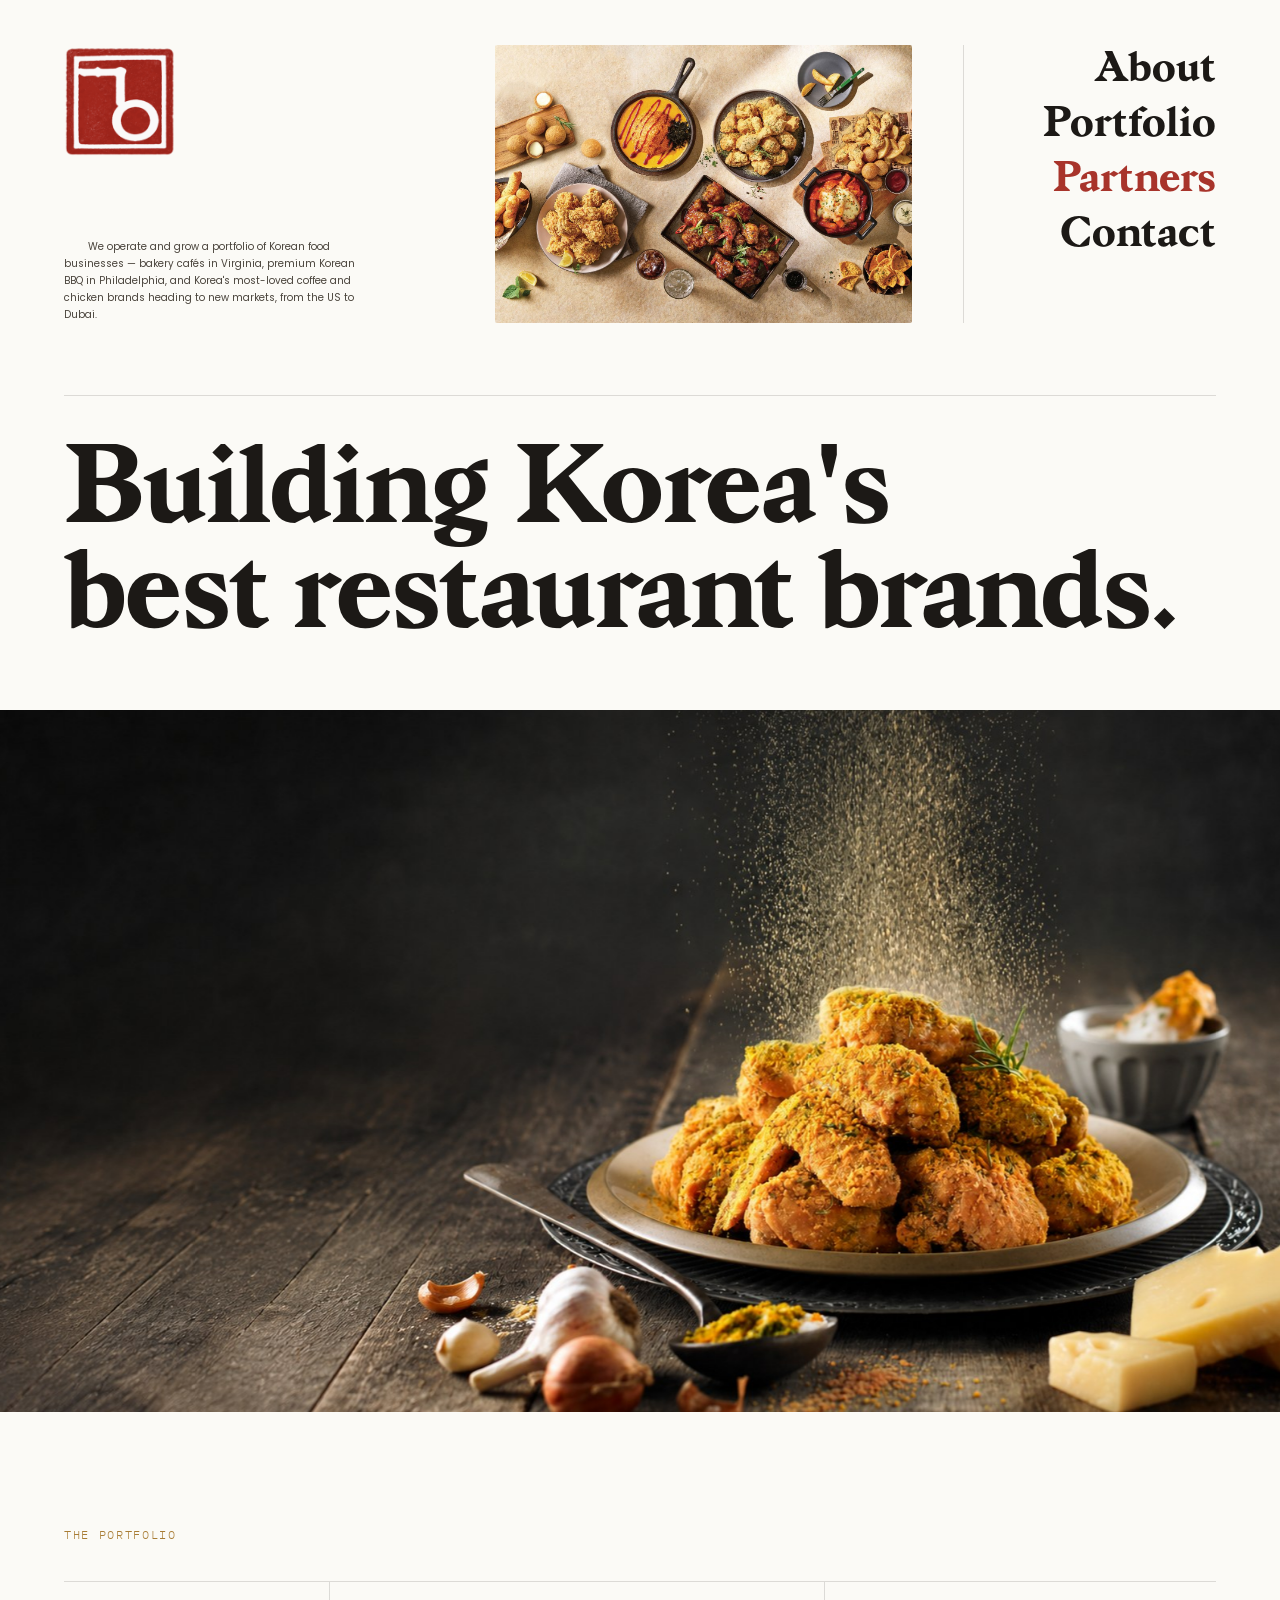
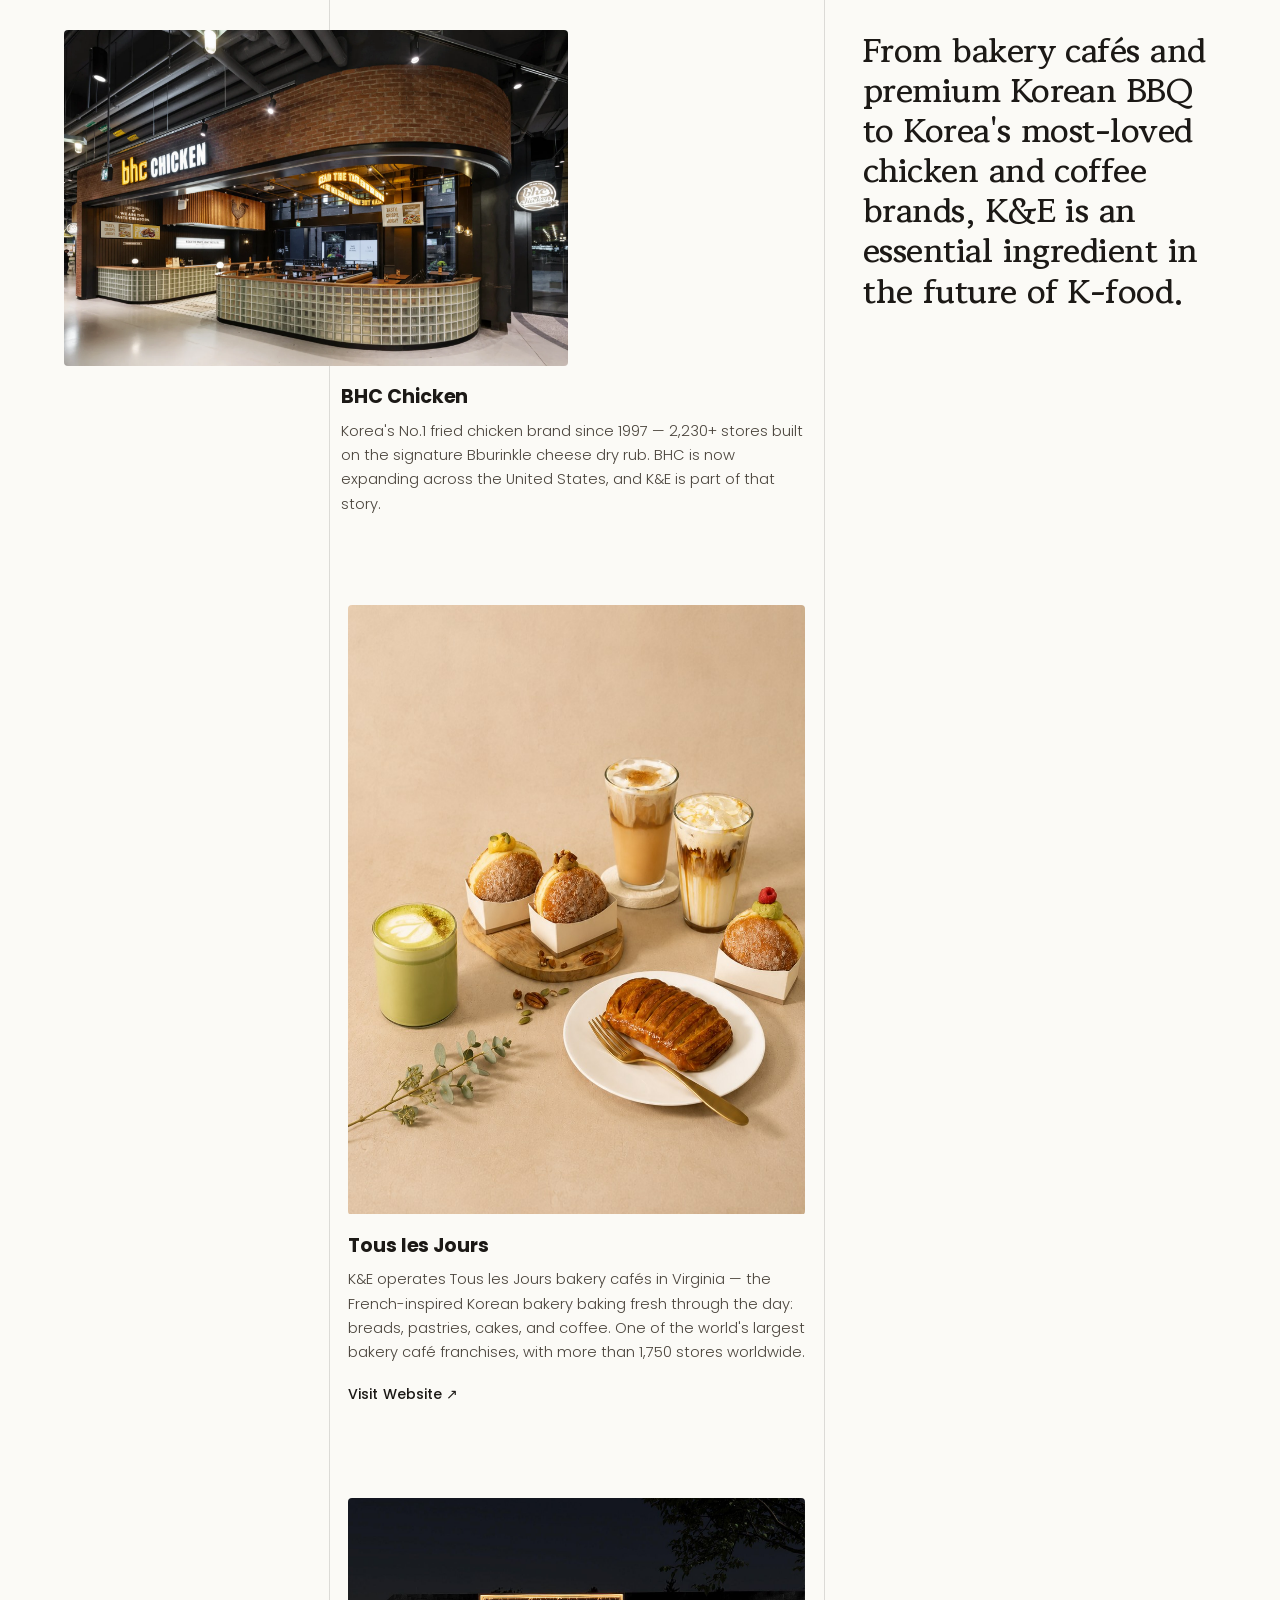
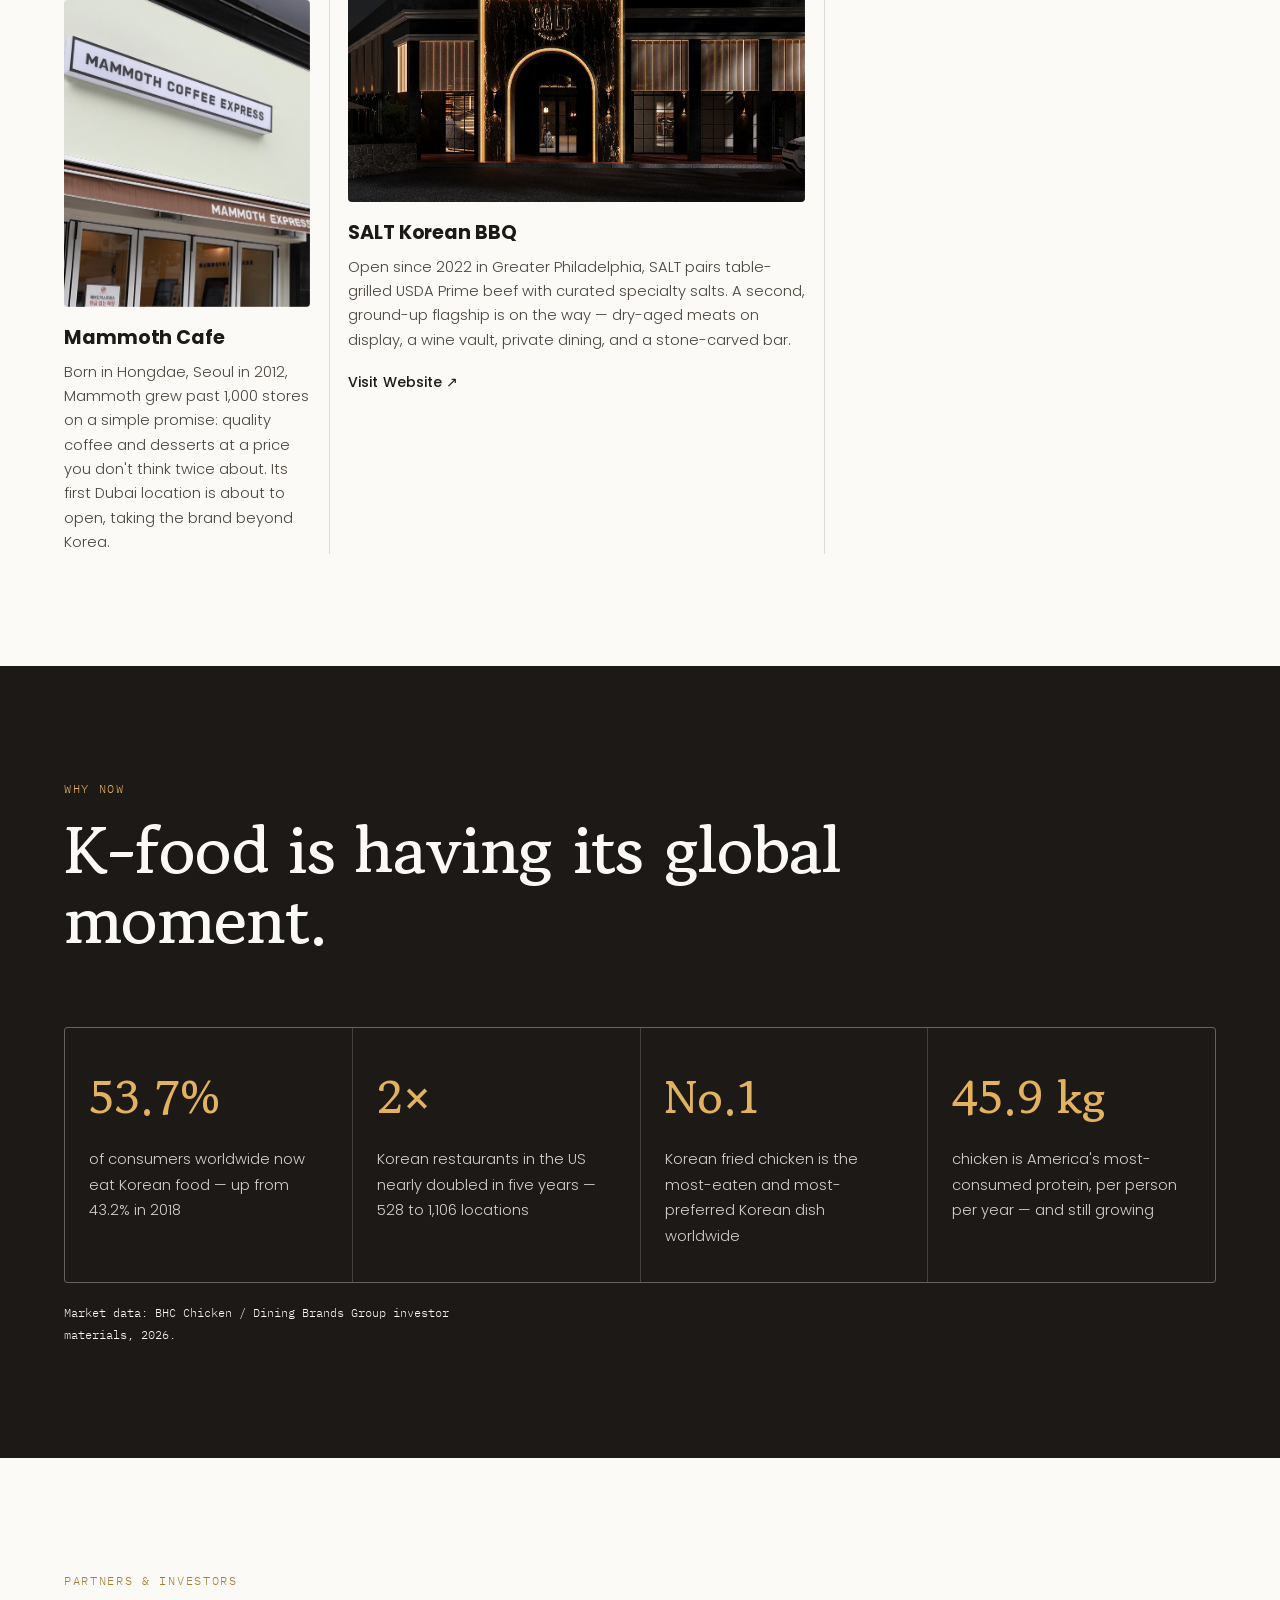
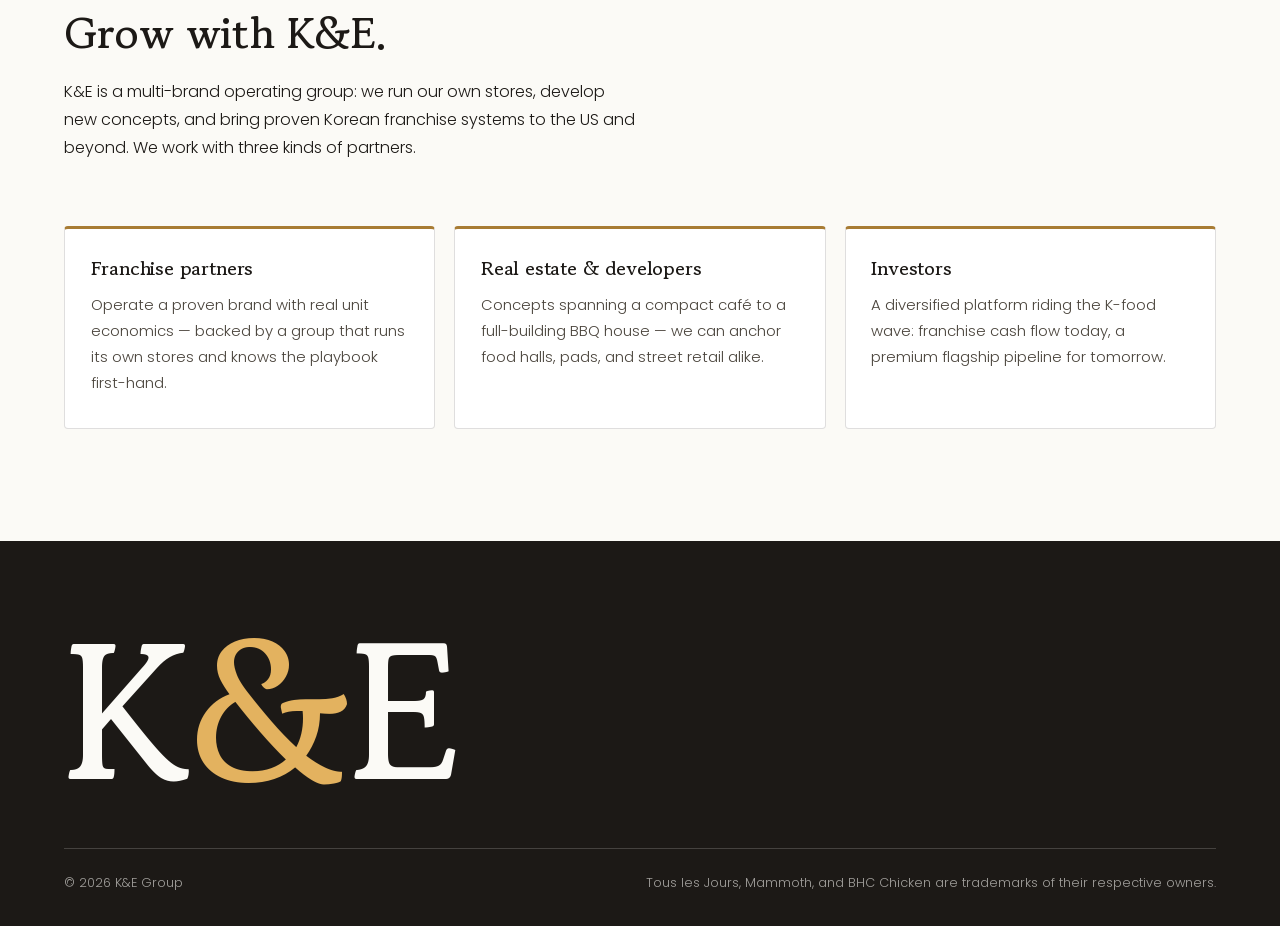
==== index.html @ c27f19bc "Add a hero slideshow, set the intro to 10px, break the statement in two - Cross-fade the hero photo " ====
<!DOCTYPE html>
<html lang="en">
<head>
<meta charset="UTF-8">
<meta name="viewport" content="width=device-width, initial-scale=1.0">
<title>K&amp;E — Korean Food Group, USA</title>
<meta name="description" content="K&E is a restaurant group bringing K-food to the world — a growing portfolio including Tous les Jours, Mammoth Cafe, BHC Chicken, and SALT Korean BBQ.">
<link rel="preconnect" href="https://fonts.googleapis.com">
<link rel="preconnect" href="https://fonts.gstatic.com" crossorigin>
<link href="https://fonts.googleapis.com/css2?family=Gowun+Batang:wght@400;700&family=Poppins:wght@300;400;500;600&family=IBM+Plex+Mono:wght@400;500&display=swap" rel="stylesheet">
<link href="https://api.fontshare.com/v2/css?f[]=satoshi@400,500,700&display=swap" rel="stylesheet">
<link rel="stylesheet" href="styles.css">
</head>
<body>

<main id="top">

  <!-- ============ HERO ============ -->
  <section class="hero">
    <div class="hero__top">
      <div class="hero__col hero__col--intro">
        <a class="hero__mark" href="#top" aria-label="K&amp;E home"><img src="assets/logo.png" alt=""></a>
        <p class="hero__kicker">We operate and grow a portfolio of Korean food businesses — bakery cafés in Virginia, premium Korean BBQ in Philadelphia, and Korea's most-loved coffee and chicken brands heading to new markets, from the US to Dubai.</p>
      </div>
      <!-- Cross-fading slideshow, one frame per business. The first frame
           carries the alt text; the rest are decorative duplicates of the
           same idea, so they stay out of the accessibility tree. -->
      <figure class="hero__image" id="heroSlides">
        <img class="is-active" src="assets/bhc-food.jpg" alt="A spread of Korean fried chicken dishes and sides">
        <img src="assets/tlj-pastries.jpg" alt="" aria-hidden="true" loading="lazy">
        <img src="assets/hero-salt.jpg" alt="" aria-hidden="true" loading="lazy">
        <img src="assets/mammoth-store.jpg" alt="" aria-hidden="true" loading="lazy">
      </figure>
      <nav class="hero__nav" id="navLinks" aria-label="Main">
        <a href="about.html"><span class="hero__navlink-inner"><span class="hero__navlink-text">About</span><span class="hero__navlink-text">Story</span></span></a>
        <a href="#brands"><span class="hero__navlink-inner"><span class="hero__navlink-text">Portfolio</span><span class="hero__navlink-text">Investment</span></span></a>
        <a href="#partners"><span class="hero__navlink-inner"><span class="hero__navlink-text">Partners</span><span class="hero__navlink-text">Strategic</span></span></a>
        <a href="contact.html"><span class="hero__navlink-inner"><span class="hero__navlink-text">Contact</span><span class="hero__navlink-text">Chat</span></span></a>
      </nav>
    </div>
    <p class="hero__statement" data-reveal>Building Korea's<br>best restaurant brands.</p>
  </section>

  <!-- ============ SCROLL ZOOM FEATURE ============ -->
  <section class="zoomfx" id="zoomfx">
    <figure class="zoomfx__frame">
      <img src="assets/bg1.jpg" alt="A platter of BHC Bburinkle fried chicken on a dark rustic table, cheese seasoning falling over it, with garlic and aged cheese alongside">
    </figure>
  </section>

  <!-- ============ PORTFOLIO ============ -->
  <section class="brands" id="brands">
    <div class="section-head brands__head reveal">
      <p class="eyebrow">The portfolio</p>
    </div>

    <div class="brands__stage">

      <!-- bhc Chicken — lead: wide photo across the two left columns -->
      <article class="brand brand--bhc brand--lead reveal" id="bhc">
        <figure class="brand__media">
          <img src="assets/bhc_location.webp" alt="A BHC Chicken storefront: a brick-fronted counter with glass-block detailing and dining area, under illuminated bhc CHICKEN signage" loading="lazy">
        </figure>
        <div class="brand__body">
          <h3>BHC Chicken</h3>
          <p>Korea's No.1 fried chicken brand since 1997 — 2,230+ stores built on the signature Bburinkle cheese dry rub. BHC is now expanding across the United States, and K&amp;E is part of that story.</p>
        </div>
      </article>

      <!-- Tous les Jours — centre column -->
      <article class="brand brand--tlj reveal" id="tlj">
        <figure class="brand__media">
          <img src="assets/tlj-pastries.jpg" alt="A Tous les Jours spread on a warm beige backdrop: a matcha latte, two iced coffees, cream-filled buns, and a glazed pastry on a white plate" loading="lazy">
        </figure>
        <div class="brand__body">
          <h3>Tous les Jours</h3>
          <p>K&amp;E operates Tous les Jours bakery cafés in Virginia — the French-inspired Korean bakery baking fresh through the day: breads, pastries, cakes, and coffee. One of the world's largest bakery café franchises, with more than 1,750 stores worldwide.</p>
          <a class="brand__link" href="https://tljus.com/" target="_blank" rel="noopener">Visit Website ↗</a>
        </div>
      </article>

      <!-- SALT — centre column -->
      <article class="brand brand--salt reveal" id="salt">
        <figure class="brand__media">
          <img src="assets/hero-salt.jpg" alt="Night rendering of the second SALT Korean BBQ: a dark stone facade with a glowing brass arch entrance" loading="lazy">
        </figure>
        <div class="brand__body">
          <h3>SALT Korean BBQ</h3>
          <p>Open since 2022 in Greater Philadelphia, SALT pairs table-grilled USDA Prime beef with curated specialty salts. A second, ground-up flagship is on the way — dry-aged meats on display, a wine vault, private dining, and a stone-carved bar.</p>
          <a class="brand__link" href="https://saltkoreanbbq.com/" target="_blank" rel="noopener">Visit Website ↗</a>
        </div>
      </article>

      <!-- Mammoth Cafe — left column, closing photo -->
      <article class="brand brand--mmth reveal" id="mammoth">
        <figure class="brand__media">
          <img src="assets/mammoth-store.jpg" alt="A Mammoth Coffee Express storefront with its signature cream signage" loading="lazy">
        </figure>
        <div class="brand__body">
          <h3>Mammoth Cafe</h3>
          <p>Born in Hongdae, Seoul in 2012, Mammoth grew past 1,000 stores on a simple promise: quality coffee and desserts at a price you don't think twice about. Its first Dubai location is about to open, taking the brand beyond Korea.</p>
        </div>
      </article>

      <!-- Sticky statement — holds the right column through the scroll -->
      <aside class="brands__pin">
        <h2 class="brands__statement" id="brandsStatement">From bakery cafés and premium Korean BBQ to Korea's most-loved chicken and coffee brands, K&amp;E is an essential ingredient in the future of K-food.</h2>
      </aside>

    </div>
  </section>

  <!-- ============ MOMENTUM ============ -->
  <section class="momentum" id="momentum">
    <div class="section-head reveal">
      <p class="eyebrow eyebrow--light">Why now</p>
      <h2>K-food is having its global moment.</h2>
    </div>
    <div class="momentum__grid reveal">
      <div class="stat">
        <span class="stat__num">53.7%</span>
        <p>of consumers worldwide now eat Korean food — up from 43.2% in 2018</p>
      </div>
      <div class="stat">
        <span class="stat__num">2×</span>
        <p>Korean restaurants in the US nearly doubled in five years — 528 to 1,106 locations</p>
      </div>
      <div class="stat">
        <span class="stat__num">No.1</span>
        <p>Korean fried chicken is the most-eaten and most-preferred Korean dish worldwide</p>
      </div>
      <div class="stat">
        <span class="stat__num">45.9 kg</span>
        <p>chicken is America's most-consumed protein, per person per year — and still growing</p>
      </div>
    </div>
    <p class="momentum__source reveal">Market data: BHC Chicken / Dining Brands Group investor materials, 2026.</p>
  </section>

  <!-- ============ PARTNERS & INVESTORS ============ -->
  <section class="partners" id="partners">
    <div class="partners__intro reveal">
      <p class="eyebrow">Partners &amp; investors</p>
      <h2>Grow with K&amp;E.</h2>
      <p>K&amp;E is a multi-brand operating group: we run our own stores, develop new concepts, and bring proven Korean franchise systems to the US and beyond. We work with three kinds of partners.</p>
    </div>
    <div class="partners__grid">
      <div class="pcard reveal">
        <h3>Franchise partners</h3>
        <p>Operate a proven brand with real unit economics — backed by a group that runs its own stores and knows the playbook first-hand.</p>
      </div>
      <div class="pcard reveal">
        <h3>Real estate &amp; developers</h3>
        <p>Concepts spanning a compact café to a full-building BBQ house — we can anchor food halls, pads, and street retail alike.</p>
      </div>
      <div class="pcard reveal">
        <h3>Investors</h3>
        <p>A diversified platform riding the K-food wave: franchise cash flow today, a premium flagship pipeline for tomorrow.</p>
      </div>
    </div>
  </section>

</main>

<footer class="footer">
  <div class="footer__wordmark" aria-hidden="true">K<span class="amp">&amp;</span>E</div>
  <div class="footer__meta">
    <p>© 2026 K&amp;E Group</p>
    <p>Tous les Jours, Mammoth, and BHC Chicken are trademarks of their respective owners.</p>
  </div>
</footer>

<!-- ============ COMPACT NAV (appears once scrolled past the hero) ============ -->
<div class="nav-mini" id="navMini">
  <a class="nav-mini__mark" href="#top" aria-label="K&amp;E home"><img src="assets/logo.png" alt=""></a>
  <button class="nav-mini__burger" id="navMiniBurger" aria-label="Open menu" aria-expanded="false" aria-controls="navOverlay">
    <span></span><span></span>
  </button>
</div>

<!-- ============ FULL-SCREEN NAV OVERLAY ============ -->
<div class="nav-overlay" id="navOverlay">
  <div class="nav-overlay__top">
    <a class="nav-overlay__mark" href="#top" aria-label="K&amp;E home"><img src="assets/logo.png" alt=""></a>
    <button class="nav-overlay__close" id="navOverlayClose" aria-label="Close menu">
      <svg viewBox="0 0 24 24" fill="none" stroke="currentColor" stroke-width="2" stroke-linecap="round"><path d="M5 5l14 14M19 5L5 19"/></svg>
    </button>
  </div>
  <nav class="nav-overlay__links" aria-label="Full site navigation">
    <a href="#top">Home</a>
    <a href="about.html">About</a>
    <a href="#brands">Portfolio</a>
    <a href="#partners">Partners</a>
    <a href="contact.html">Contact</a>
  </nav>
  <a class="nav-overlay__email" href="mailto:sales@kimeun.com">sales@kimeun.com</a>
</div>

<script src="script.js"></script>
</body>
</html>
---- styles.css ----
@font-face {
  font-family: "HK Kontrast";
  src: url("assets/fonts/HKKontrast-Bold.otf") format("opentype");
  font-weight: 700;
  font-style: normal;
  font-display: swap;
}

/* ============ K&E — tokens ============ */
:root {
  --paper: #FBFAF6;
  --paper-deep: #F2EFE8;
  --ink: #1C1916;
  --ink-soft: #4A443C;
  --hairline: rgba(28, 25, 22, 0.14);
  --brass: #A87C34;
  --brass-bright: #E3B25F;
  --seal: #A8342B;
  --tlj: #2E6B4F;
  --mmth: #5F7A1E;
  --salt: #B98C44;

  --font-display: "Gowun Batang", Georgia, serif;
  --font-body: "Poppins", "Segoe UI", sans-serif;
  --font-mono: "IBM Plex Mono", Consolas, monospace;

  --measure: 36em;
  --pad-x: clamp(1.25rem, 5vw, 4.5rem);
  --maxw: 1600px;
  /* Caps the content column on wide displays while section backgrounds stay
     full-bleed. The percentage resolves against the section's own width, so
     this is scrollbar-safe in a way 100vw is not. Below --maxw it collapses
     to --pad-x and nothing changes. */
  --gutter: max(var(--pad-x), (100% - var(--maxw)) / 2);
}

* { box-sizing: border-box; margin: 0; padding: 0; }

html { scroll-behavior: smooth; }

body {
  font-family: var(--font-body);
  font-weight: 300;
  font-size: 1rem;
  line-height: 1.75;
  color: var(--ink);
  background: var(--paper);
  -webkit-font-smoothing: antialiased;
}

img { max-width: 100%; display: block; }

h1, h2, h3 {
  font-family: var(--font-display);
  font-weight: 700;
  line-height: 1.2;
  letter-spacing: -0.01em;
}

h2 { font-size: clamp(1.8rem, 3.6vw, 2.7rem); max-width: 18em; }
h3 { font-size: clamp(1.4rem, 2.4vw, 1.9rem); }

p { max-width: var(--measure); }

a { color: inherit; }

:focus-visible {
  outline: 2px solid var(--brass);
  outline-offset: 3px;
}

.eyebrow {
  font-family: var(--font-mono);
  font-size: 0.75rem;
  letter-spacing: 0.14em;
  text-transform: uppercase;
  color: var(--brass);
  margin-bottom: 1rem;
  display: flex;
  align-items: center;
  gap: 0.6rem;
  flex-wrap: wrap;
}
.eyebrow--light { color: var(--brass-bright); }

.badge {
  background: var(--brass);
  color: #fff;
  padding: 0.15rem 0.5rem;
  border-radius: 3px;
  letter-spacing: 0.1em;
}

.btn {
  display: inline-block;
  font-family: var(--font-body);
  font-weight: 500;
  font-size: 0.95rem;
  letter-spacing: 0.01em;
  text-decoration: none;
  padding: 0.85rem 1.7rem;
  border-radius: 3px;
  border: 1px solid transparent;
  cursor: pointer;
  transition: transform 0.15s ease, background-color 0.15s ease, color 0.15s ease;
}
.btn:active { transform: scale(0.98); }
.btn--brass { background: var(--brass); color: #fff; }
.btn--brass:hover { background: #8f691f; }
.btn--outline { border-color: rgba(28, 25, 22, 0.45); color: var(--ink); }
.btn--outline:hover { background: rgba(28, 25, 22, 0.05); }

.amp { color: var(--brass); }

/* ============ Hero (bold editorial statement) ============ */
.hero {
  padding: clamp(2rem, 5vh, 3.5rem) var(--gutter) 0;
  background: var(--paper);
  overflow: hidden;
}
.hero__top {
  display: grid;
  grid-template-columns: 1fr 1.1fr 0.55fr;
  gap: clamp(1.5rem, 4vw, 3.5rem);
  align-items: stretch;
  padding-bottom: clamp(2.5rem, 6vw, 4.5rem);
  border-bottom: 1px solid var(--hairline);
}
.hero__col--intro {
  display: flex;
  flex-direction: column;
  justify-content: space-between;
}
/* The seal marks carry the K&E logo artwork — a stamped seal on a
   transparent ground. `contain` rather than `cover` so the stamp's rough
   outer edge is never cropped, and no radius/clip for the same reason. */
.hero__mark {
  display: block;
  width: 112px;
  height: 112px;
  text-decoration: none;
}
.hero__mark img,
.nav-mini__mark img,
.nav-overlay__mark img {
  width: 100%;
  height: 100%;
  object-fit: contain;
  display: block;
}
/* The intro column is flex/space-between, so this paragraph's bottom sits on
   the row's bottom edge — level with the photo beside it. That only holds
   while the column stays shorter than the photo. At a fixed 21px the text
   kept its size as the column narrowed, wrapping onto more lines until the
   paragraph outgrew the photo and hung ~100px below it. Scaling the type
   with the viewport holds the line count roughly constant, so the two
   bottoms stay level across the three-column range. */
.hero__kicker {
  font-family: "Satoshi", var(--font-body), sans-serif;
  font-weight: 400;
  font-size: 10px;
  line-height: 1.7;
  color: var(--ink-soft);
  max-width: 30em;
  text-indent: 2.4em;
}
/* Slideshow frames stack on top of each other, so the figure itself has to
   carry the size: absolutely positioned children contribute no height. 3:2
   sets its natural height, which is usually what makes the row tall; when
   something else is taller — the nav column often is by a few pixels — the
   stretch wins over the ratio and the photo still reaches the bottom edge
   the paragraph beside it sits on. */
.hero__image {
  position: relative;
  aspect-ratio: 3 / 2;
  overflow: hidden;
  border-radius: 2px;
}
.hero__image img {
  position: absolute;
  inset: 0;
  width: 100%;
  height: 100%;
  object-fit: cover;
  opacity: 0;
  transition: opacity 1s ease;
}
.hero__image img.is-active { opacity: 1; }

/* Vertical nav, right-aligned, inside the hero grid */
.hero__nav {
  display: flex;
  flex-direction: column;
  align-items: flex-end;
  gap: 0.1em;
  height: 100%;
  border-left: 1px solid var(--hairline);
  padding-left: clamp(1.25rem, 2.5vw, 2rem);
}
.hero__nav a {
  display: block;
  overflow: hidden;
  height: 1.35em;
  font-family: "HK Kontrast", var(--font-display);
  font-weight: 700;
  /* Fluid, not a fixed 49px: four links at a fixed size keep their height as
     the viewport narrows, and this column then out-grows the photo beside it
     and drags it away from its 3:2 crop. */
  font-size: clamp(1.9rem, 3.1vw, 49px);
  line-height: 1.35;
  color: var(--ink);
  text-decoration: none;
  transition: color 0.18s ease;
}
.hero__nav a:hover,
.hero__nav a:focus-visible,
.hero__nav a.active { color: var(--seal); }

.hero__navlink-inner {
  display: flex;
  flex-direction: column;
  transition: transform 0.4s cubic-bezier(0.65, 0, 0.35, 1);
}
.hero__nav a:hover .hero__navlink-inner,
.hero__nav a:focus-visible .hero__navlink-inner {
  transform: translateY(-50%);
}
.hero__navlink-text {
  display: block;
  height: 1.35em;
  text-align: right;
  white-space: nowrap;
}

/* The big statement — the site's signature move: a huge, tight, black
   serif line with one emphasized phrase set in italic/brass. */
.hero__statement {
  font-family: "HK Kontrast", var(--font-display);
  font-weight: 700;
  /* Sized so "best restaurant brands." holds one line: it needs ~10.7x the
     font size in width, and the content column is capped at --maxw, so the
     ceiling has to stop climbing too or the line would outgrow the column
     on wide displays. */
  font-size: clamp(3.2rem, 8.2vw, 9rem);
  line-height: 1;
  letter-spacing: -0.015em;
  max-width: 24em;
  margin: clamp(1.6rem, 4vw, 3rem) 0 clamp(2rem, 5vw, 3.5rem);
}
.hero__statement em {
  font-style: italic;
  color: var(--brass);
}

/* ============ Scroll zoom feature ============ */
.zoomfx__frame {
  --zp: 0;
  position: relative;
  width: 100%;
  height: clamp(24rem, 78vh, 46rem);
  overflow: hidden;
}
.zoomfx__frame img {
  width: 100%;
  height: 100%;
  object-fit: cover;
  /* The plate sits right of centre in the source, so on narrow viewports —
     where cover crops hard horizontally — hold the focal point to the right
     rather than centring on the empty table. */
  object-position: 78% center;
  transform: scale(calc(1 + 0.14 * var(--zp)));
  will-change: transform;
}
/* ============ Portfolio ============ */
.brands { padding: clamp(4rem, 9vw, 7rem) var(--gutter); }

.section-head { margin-bottom: clamp(3rem, 6vw, 4.5rem); }

.brands__head { margin-bottom: clamp(1.5rem, 3vw, 2.25rem); }

/* Editorial stage: two staggered photo columns on the left, and a third
   column on the right that holds a statement pinned through the scroll.
   Thin vertical rules divide the three columns — drawn as background
   gradients so they run the full height of the section rather than
   stopping at each card. Reading order: bhc → Tous les Jours → SALT →
   Mammoth, with bhc leading wide across both left columns and Mammoth
   closing the left column at the bottom. */
.brands__stage {
  display: grid;
  grid-template-columns: 23% 43% 34%;
  row-gap: clamp(3rem, 7vw, 6.5rem);
  padding-top: clamp(2rem, 4vw, 3rem);
  border-top: 1px solid var(--hairline);
  background-image:
    linear-gradient(var(--hairline), var(--hairline)),
    linear-gradient(var(--hairline), var(--hairline));
  background-size: 1px 100%, 1px 100%;
  background-position: 23% 0, 66% 0;
  background-repeat: no-repeat;
}

.brand {
  display: flex;
  flex-direction: column;
  min-width: 0;
}

/* Column assignments — explicit so the stagger is art-directed, not
   left to auto-flow. */
#bhc     { grid-column: 1 / 3; grid-row: 1; padding-right: var(--col-pad); }
#tlj     { grid-column: 2;     grid-row: 2; padding: 0 var(--col-pad); }
#salt    { grid-column: 2;     grid-row: 3; padding: 0 var(--col-pad); }
#mammoth { grid-column: 1;     grid-row: 3; padding-right: var(--col-pad); margin-top: clamp(2.5rem, 8vw, 7rem); }

.brands__stage { --col-pad: clamp(0.9rem, 1.5vw, 1.6rem); }

/* bhc leads with a wide photo that crosses the first rule, its caption
   dropping into the centre column beneath. */
.brand--lead {
  display: grid;
  grid-template-columns: 23fr 43fr;
}
.brand--lead .brand__media {
  grid-column: 1 / -1;
  width: 68%;
  aspect-ratio: 3 / 2;
}
.brand--lead .brand__body {
  grid-column: 2;
  padding-left: var(--col-pad);
}

/* Mammoth reads as a tall closing plate. */
.brand--mmth .brand__media { aspect-ratio: 4 / 5; }

/* The Tous les Jours photograph is a tall 1:2 portrait whose product sits in
   the lower half, over an empty backdrop. A landscape slot would throw away
   63% of it and centre on the blank space, so the slot itself goes portrait
   and the crop is anchored to the bottom. */
.brand--tlj  .brand__media { aspect-ratio: 3 / 4; }
.brand--tlj  .brand__media img { object-position: center bottom; }

/* The pinned statement holds the right column for the whole section. */
/* Rows are named explicitly: `1 / -1` would collapse to row 1 here, since
   an undeclared grid-template-rows leaves every row implicit. */
.brands__pin {
  grid-column: 3;
  grid-row: 1 / 4;
  padding-left: clamp(1.4rem, 3vw, 3rem);
}
.brands__statement {
  position: sticky;
  top: clamp(6rem, 34vh, 20rem);
  max-width: 14em;
  font-size: clamp(1.5rem, 2.7vw, 2.75rem);
  line-height: 1.16;
  letter-spacing: -0.015em;
  transition: opacity 0.25s linear;
}

.brand__media {
  --zp: 0;
  border-radius: 4px;
  aspect-ratio: 3 / 2;
  overflow: hidden;
  margin-bottom: 1.2rem;
}
.brand__media img {
  width: 100%;
  height: 100%;
  object-fit: cover;
  transform: scale(calc(1 + 0.14 * var(--zp)));
  will-change: transform;
}
.brand--mmth .brand__media img { object-position: center 30%; }

.brand__body h3 {
  font-family: "Satoshi", var(--font-body), sans-serif;
  font-weight: 700;
  font-size: 1.2rem;
  letter-spacing: -0.005em;
  color: var(--ink);
  margin-bottom: 0.65rem;
}
.brand__body p {
  color: var(--ink-soft);
  font-size: 0.92rem;
  line-height: 1.65;
}

.brand__link {
  display: inline-flex;
  align-items: center;
  gap: 0.3rem;
  margin-top: 1.1rem;
  font-family: var(--font-body);
  font-weight: 500;
  font-size: 0.88rem;
  letter-spacing: 0.005em;
  color: var(--ink);
  text-decoration: none;
  border-bottom: 1px solid transparent;
  transition: border-color 0.15s ease, color 0.15s ease;
}
.brand__link:hover {
  color: var(--brass);
  border-color: currentColor;
}

/* Below the three-column threshold the statement unpins and leads the
   section, and the photos fall into two plain columns. */
@media (max-width: 1040px) {
  .brands__stage {
    grid-template-columns: 1fr 1fr;
    background-position: 50% 0;
    background-size: 1px 100%, 0 0;
  }
  #bhc     { grid-column: 1 / -1; grid-row: 2; padding-right: 0; }
  #tlj     { grid-column: 1;      grid-row: 3; padding: 0 var(--col-pad) 0 0; }
  #salt    { grid-column: 2;      grid-row: 3; padding: 0 0 0 var(--col-pad); }
  #mammoth { grid-column: 1;      grid-row: 4; padding-right: var(--col-pad); margin-top: 0; }
  .brand--lead { grid-template-columns: 1fr 1fr; }
  .brand--lead .brand__media { width: 100%; }
  .brands__pin {
    grid-column: 1 / -1;
    grid-row: 1;
    padding-left: 0;
    padding-bottom: clamp(1rem, 3vw, 2rem);
  }
  .brands__statement { position: static; max-width: 20em; }
}

@media (max-width: 640px) {
  .brands__stage {
    grid-template-columns: 1fr;
    background-image: none;
    row-gap: 0;
  }
  #bhc, #tlj, #salt, #mammoth {
    grid-column: 1;
    grid-row: auto;
    margin-top: 0;
    padding: clamp(2rem, 8vw, 2.75rem) 0 0;
    border-top: 1px solid var(--hairline);
  }
  .brands__pin { grid-column: 1; grid-row: 1; }
  .brand--lead { display: flex; flex-direction: column; }
  .brand--lead .brand__media { width: 100%; }
  .brand--lead .brand__body { padding-left: 0; }
  /* Mammoth's storefront shot crops happily to landscape on a single column.
     Tous les Jours does not — its product sits in the lower half of a tall
     portrait, so it keeps a portrait slot at every width. */
  .brand--mmth .brand__media { aspect-ratio: 3 / 2; }
  .brand--tlj .brand__media { aspect-ratio: 4 / 5; }
}

/* ============ Momentum ============ */
.momentum {
  background: var(--ink);
  color: var(--paper);
  padding: clamp(4rem, 9vw, 7rem) var(--gutter);
}
.momentum .section-head h2 {
  font-size: clamp(2.2rem, 5.2vw, 4.2rem);
  line-height: 1.05;
  max-width: 14em;
}
.momentum__grid {
  display: grid;
  grid-template-columns: repeat(4, 1fr);
  gap: 1px;
  background: rgba(251, 250, 246, 0.18);
  border: 1px solid rgba(251, 250, 246, 0.18);
  border-radius: 4px;
  overflow: hidden;
}
.stat {
  background: var(--ink);
  padding: 1.8rem 1.5rem 2rem;
}
.stat__num {
  font-family: var(--font-display);
  font-weight: 700;
  font-size: clamp(2rem, 3.6vw, 2.9rem);
  color: var(--brass-bright);
  display: block;
  margin-bottom: 0.6rem;
}
.stat p { font-size: 0.92rem; opacity: 0.82; }
.momentum__source {
  font-family: var(--font-mono);
  /* 0.72rem rendered at 11.5px — below the ~12px floor where small mono
     type stops being comfortably legible on phones. */
  font-size: 0.78rem;
  opacity: 0.5;
  margin-top: 1.2rem;
}

/* ============ Partners ============ */
.partners { padding: clamp(4rem, 9vw, 7rem) var(--gutter); }
.partners__intro { margin-bottom: clamp(2.5rem, 5vw, 4rem); }
.partners__intro p:last-child { margin-top: 1.2rem; }

.partners__grid {
  display: grid;
  grid-template-columns: repeat(3, 1fr);
  gap: 1.2rem;
}
.pcard {
  background: #fff;
  border: 1px solid var(--hairline);
  border-top: 3px solid var(--brass);
  border-radius: 4px;
  padding: 1.8rem 1.6rem 2rem;
}
.pcard h3 { font-size: 1.2rem; margin-bottom: 0.7rem; }
.pcard p { font-size: 0.93rem; color: var(--ink-soft); }

/* ============ Contact ============ */
.contact {
  background: var(--paper-deep);
  padding: clamp(4rem, 9vw, 7rem) var(--gutter);
}
.contact__inner {
  display: grid;
  grid-template-columns: 1fr 1fr;
  gap: clamp(2.5rem, 6vw, 6rem);
  align-items: start;
}
.contact__copy p:not(.eyebrow) { margin-top: 1rem; }
.contact__mail {
  display: inline-block;
  margin-top: 1.4rem;
  font-family: var(--font-display);
  font-weight: 700;
  font-size: clamp(1.1rem, 2vw, 1.5rem);
  color: var(--brass);
  text-decoration-thickness: 2px;
  text-underline-offset: 5px;
}

.contact__form {
  display: grid;
  gap: 1.1rem;
}
.contact__form label {
  display: grid;
  gap: 0.4rem;
  font-family: var(--font-mono);
  font-size: 0.75rem;
  letter-spacing: 0.1em;
  text-transform: uppercase;
  color: var(--ink-soft);
}
.contact__form input,
.contact__form select,
.contact__form textarea {
  font-family: var(--font-body);
  font-size: 1rem;
  color: var(--ink);
  background: #fff;
  border: 1px solid rgba(28, 25, 22, 0.25);
  border-radius: 3px;
  padding: 0.7rem 0.85rem;
  width: 100%;
}
.contact__form textarea { resize: vertical; }
.contact__form .btn { justify-self: start; }
.contact__note {
  font-size: 0.8rem;
  color: var(--ink-soft);
  font-family: var(--font-mono);
}

/* ============ Footer ============ */
.footer {
  background: var(--ink);
  color: var(--paper);
  padding: clamp(2.5rem, 6vw, 4rem) var(--gutter) 2rem;
  overflow: hidden;
}
.footer__wordmark {
  font-family: var(--font-display);
  font-weight: 700;
  font-size: clamp(4.5rem, 15vw, 12rem);
  line-height: 1.1;
  letter-spacing: -0.02em;
  white-space: nowrap;
  border-bottom: 1px solid rgba(251, 250, 246, 0.18);
  padding-bottom: clamp(1rem, 3vw, 2rem);
  margin-bottom: 1.4rem;
}
.footer .amp { color: var(--brass-bright); }
.footer__meta {
  display: flex;
  justify-content: space-between;
  gap: 1rem;
  flex-wrap: wrap;
}
.footer__meta p { font-size: 0.8rem; opacity: 0.6; max-width: none; }

/* ============ Reveals ============ */
.reveal {
  opacity: 0;
  transform: translateY(18px);
  transition: opacity 0.6s ease, transform 0.6s ease;
}
.reveal.in { opacity: 1; transform: none; }

.rt-mask {
  display: inline-block;
  overflow: hidden;
  vertical-align: bottom;
  text-indent: 0;
}
.rt-word {
  display: inline-block;
  transform: translateY(115%);
  transition: transform 0.9s cubic-bezier(0.16, 1, 0.3, 1);
}
.rt-word.active { transform: translateY(0); }

@media (prefers-reduced-motion: reduce) {
  html { scroll-behavior: auto; }
  .reveal { opacity: 1; transform: none; transition: none; }
  .rt-word { transform: none; transition: none; }
  .btn, .hero__nav a, .hero__navlink-inner { transition: none; }
  .zoomfx__frame img, .brand__media img { transform: none; }
  /* The slideshow never advances here (the script opts out), so the first
     frame must stay painted rather than sitting at opacity 0. */
  .hero__image img { transition: none; }
  .hero__image img.is-active { opacity: 1; }
}

/* ============ Responsive ============ */
@media (max-width: 900px) {
  .hero__top { grid-template-columns: 1fr; }
  .contact__inner { grid-template-columns: 1fr; }
  .momentum__grid { grid-template-columns: 1fr 1fr; }
  .partners__grid { grid-template-columns: 1fr; }
  .hero__mark { margin-bottom: 1.5rem; }
  .hero__nav {
    flex-direction: row;
    flex-wrap: wrap;
    align-items: center;
    height: auto;
    border-left: none;
    border-top: 1px solid var(--hairline);
    padding-left: 0;
    padding-top: 1.25rem;
    gap: 0.4em 1.4em;
  }
  .hero__nav a { font-size: 1.15rem; }
}

@media (max-width: 640px) {
  .momentum__grid { grid-template-columns: 1fr; }
}

/* On phones the four hero links no longer fit one row, and wrapping leaves a
   ragged 3 + 1. A fixed two-up grid reads as deliberate instead. */
@media (max-width: 600px) {
  .hero__nav {
    display: grid;
    grid-template-columns: 1fr 1fr;
    justify-items: start;
    gap: 0.75rem 1rem;
  }
  .hero__navlink-text { text-align: left; }
}

/* ============ Compact nav — appears once scrolled past the hero ============ */
.nav-mini {
  position: fixed;
  top: clamp(1.25rem, 3vh, 2rem);
  right: var(--gutter);
  z-index: 150;
  display: flex;
  flex-direction: column;
  align-items: center;
  gap: 10px;
  opacity: 0;
  transform: translateY(-8px);
  pointer-events: none;
  transition: opacity 0.3s ease, transform 0.3s ease;
}
.nav-mini.visible {
  opacity: 1;
  transform: none;
  pointer-events: auto;
}
.nav-mini__mark {
  display: block;
  width: 48px;
  height: 48px;
  text-decoration: none;
}
.nav-mini__burger {
  width: 48px;
  height: 36px;
  display: flex;
  flex-direction: column;
  align-items: center;
  justify-content: center;
  gap: 6px;
  background: var(--paper);
  border: 1px solid var(--hairline);
  border-radius: 8px;
  cursor: pointer;
  box-shadow: 0 4px 16px rgba(28, 25, 22, 0.1);
}
.nav-mini__burger span {
  display: block;
  width: 22px;
  height: 2px;
  background: var(--ink);
}

/* ============ Full-screen nav overlay ============ */
.nav-overlay {
  position: fixed;
  inset: 0;
  z-index: 300;
  background: var(--seal);
  display: flex;
  flex-direction: column;
  justify-content: space-between;
  padding: clamp(1.5rem, 4vw, 3rem);
  opacity: 0;
  visibility: hidden;
  transform: translateY(-12px);
  transition: opacity 0.35s ease, transform 0.35s ease, visibility 0s linear 0.35s;
}
.nav-overlay.open {
  opacity: 1;
  visibility: visible;
  transform: none;
  transition: opacity 0.35s ease, transform 0.35s ease;
}
.nav-overlay__top {
  display: flex;
  align-items: flex-start;
  justify-content: space-between;
}
/* The overlay ground is the same seal red as the logo's own field, so on
   this surface the mark reads as its white frame and glyph alone. */
.nav-overlay__mark {
  display: block;
  width: 52px;
  height: 52px;
  text-decoration: none;
}
.nav-overlay__close {
  background: none;
  border: none;
  width: 44px;
  height: 44px;
  padding: 8px;
  color: var(--ink);
  cursor: pointer;
}
.nav-overlay__close svg { width: 100%; height: 100%; }
.nav-overlay__links {
  display: flex;
  flex-direction: column;
  gap: 0.05em;
  margin-top: clamp(1.5rem, 5vh, 3rem);
}
.nav-overlay__links a {
  font-family: "HK Kontrast", var(--font-display);
  font-weight: 700;
  font-size: clamp(2.4rem, 6vw, 4.4rem);
  line-height: 1.25;
  color: var(--ink);
  text-decoration: none;
  transition: color 0.18s ease;
}
.nav-overlay__links a:hover,
.nav-overlay__links a:focus-visible { color: #fff; }
.nav-overlay__email {
  font-family: var(--font-mono);
  font-size: 1.05rem;
  color: var(--ink);
  text-underline-offset: 4px;
}
@media (max-width: 640px) {
  .nav-overlay__links a { font-size: clamp(2rem, 10vw, 3rem); }
}
@media (prefers-reduced-motion: reduce) {
  .nav-mini, .nav-overlay { transition: none; }
}

/* ============ About page ============ */
.about-title { margin-top: 0; }
.about-intro-row {
  grid-template-columns: 1.3fr 0.7fr;
  border-top: 1px solid var(--hairline);
  border-bottom: none;
  padding-top: clamp(2.5rem, 6vw, 4.5rem);
  padding-bottom: clamp(3rem, 7vw, 5rem);
}

.about-banner {
  display: flex;
  height: clamp(18rem, 46vh, 30rem);
  border-top: 1px solid var(--hairline);
  border-bottom: 1px solid var(--hairline);
}
.about-banner__half {
  flex: 1;
  display: flex;
  align-items: center;
  justify-content: center;
}
.about-banner__half--a { background: var(--seal); }
.about-banner__half--b { background: var(--brass); }
.about-banner__half span {
  font-family: "HK Kontrast", var(--font-display);
  font-weight: 700;
  font-size: clamp(5rem, 14vw, 11rem);
  color: rgba(255, 255, 255, 0.92);
}

.about-founders { padding: clamp(4rem, 9vw, 7rem) var(--gutter); }
.about-founders .section-head { margin-bottom: clamp(2rem, 5vw, 3.5rem); }
.about-founders .section-head h2 { max-width: none; }

.founder {
  display: grid;
  grid-template-columns: 1fr 2fr;
  gap: clamp(1.5rem, 4vw, 3rem);
  padding: clamp(2rem, 4vw, 2.75rem) 0;
  border-top: 1px solid var(--hairline);
}
.founder:last-child { border-bottom: 1px solid var(--hairline); }
.founder h3 { font-size: 1.15rem; font-weight: 700; }
.founder p { max-width: 42em; color: var(--ink-soft); font-size: 0.98rem; line-height: 1.7; }

.about-insights { padding: clamp(4rem, 9vw, 7rem) var(--gutter) clamp(5rem, 10vw, 8rem); }
.about-insights .section-head { margin-bottom: clamp(2rem, 5vw, 3.5rem); }
.about-insights .section-head h2 { max-width: none; }

.insight {
  display: grid;
  grid-template-columns: 0.7fr 2.3fr 6rem;
  align-items: center;
  gap: clamp(1.25rem, 3vw, 2.5rem);
  padding: clamp(1.5rem, 3vw, 2rem) 0;
  border-top: 1px solid var(--hairline);
  text-decoration: none;
  color: inherit;
}
.about-insights a.insight:last-child { border-bottom: 1px solid var(--hairline); }
.insight__date {
  font-family: var(--font-mono);
  font-size: 0.85rem;
  color: var(--seal);
}
.insight__body { display: flex; flex-direction: column; gap: 0.4rem; }
.insight__title {
  font-family: var(--font-body);
  font-weight: 700;
  font-size: 1.05rem;
  color: var(--ink);
}
.insight__excerpt { font-size: 0.92rem; color: var(--ink-soft); line-height: 1.6; }
.insight__thumb {
  width: 100%;
  aspect-ratio: 1 / 1;
  object-fit: cover;
  border-radius: 4px;
  justify-self: end;
}

@media (max-width: 900px) {
  /* .about-intro-row is declared after the generic .hero__top collapse and
     matches at the same specificity, so it wins and the About hero would
     otherwise stay two-column on phones — squeezing the nav to ~108px. */
  .about-intro-row { grid-template-columns: 1fr; }
  .founder { grid-template-columns: 1fr; }
  .insight { grid-template-columns: 1fr; gap: 0.75rem; }
  .insight__thumb { width: 100px; justify-self: start; order: -1; }
}

/* ============ Contact page ============ */
.contact-required {
  font-family: var(--font-mono);
  font-size: 0.85rem;
  color: var(--seal);
  margin: clamp(1.5rem, 4vw, 2.5rem) 0 0;
}
.contact-row {
  grid-template-columns: 0.8fr 1.3fr 0.6fr;
  align-items: start;
}
.contact-page__form { gap: 0; }
.contact-page__form label {
  display: block;
  font-size: 0;
  margin-bottom: 1px;
}
.contact-page__form input,
.contact-page__form textarea {
  background: var(--paper-deep);
  border: none;
  border-bottom: 1px solid var(--ink);
  border-radius: 0;
  padding: 1rem 1.1rem;
}
.contact-page__form textarea { min-height: 9rem; }
.contact-page__form .btn { margin-top: 1.5rem; }
.contact-page__form .contact__note { margin-top: 0.7rem; }

.btn--pill-dark {
  background: var(--ink);
  color: var(--paper);
  border-radius: 999px;
  padding: 0.95rem 2.2rem;
}
.btn--pill-dark:hover { background: #000; }

@media (max-width: 900px) {
  .contact-row { grid-template-columns: 1fr; }
}
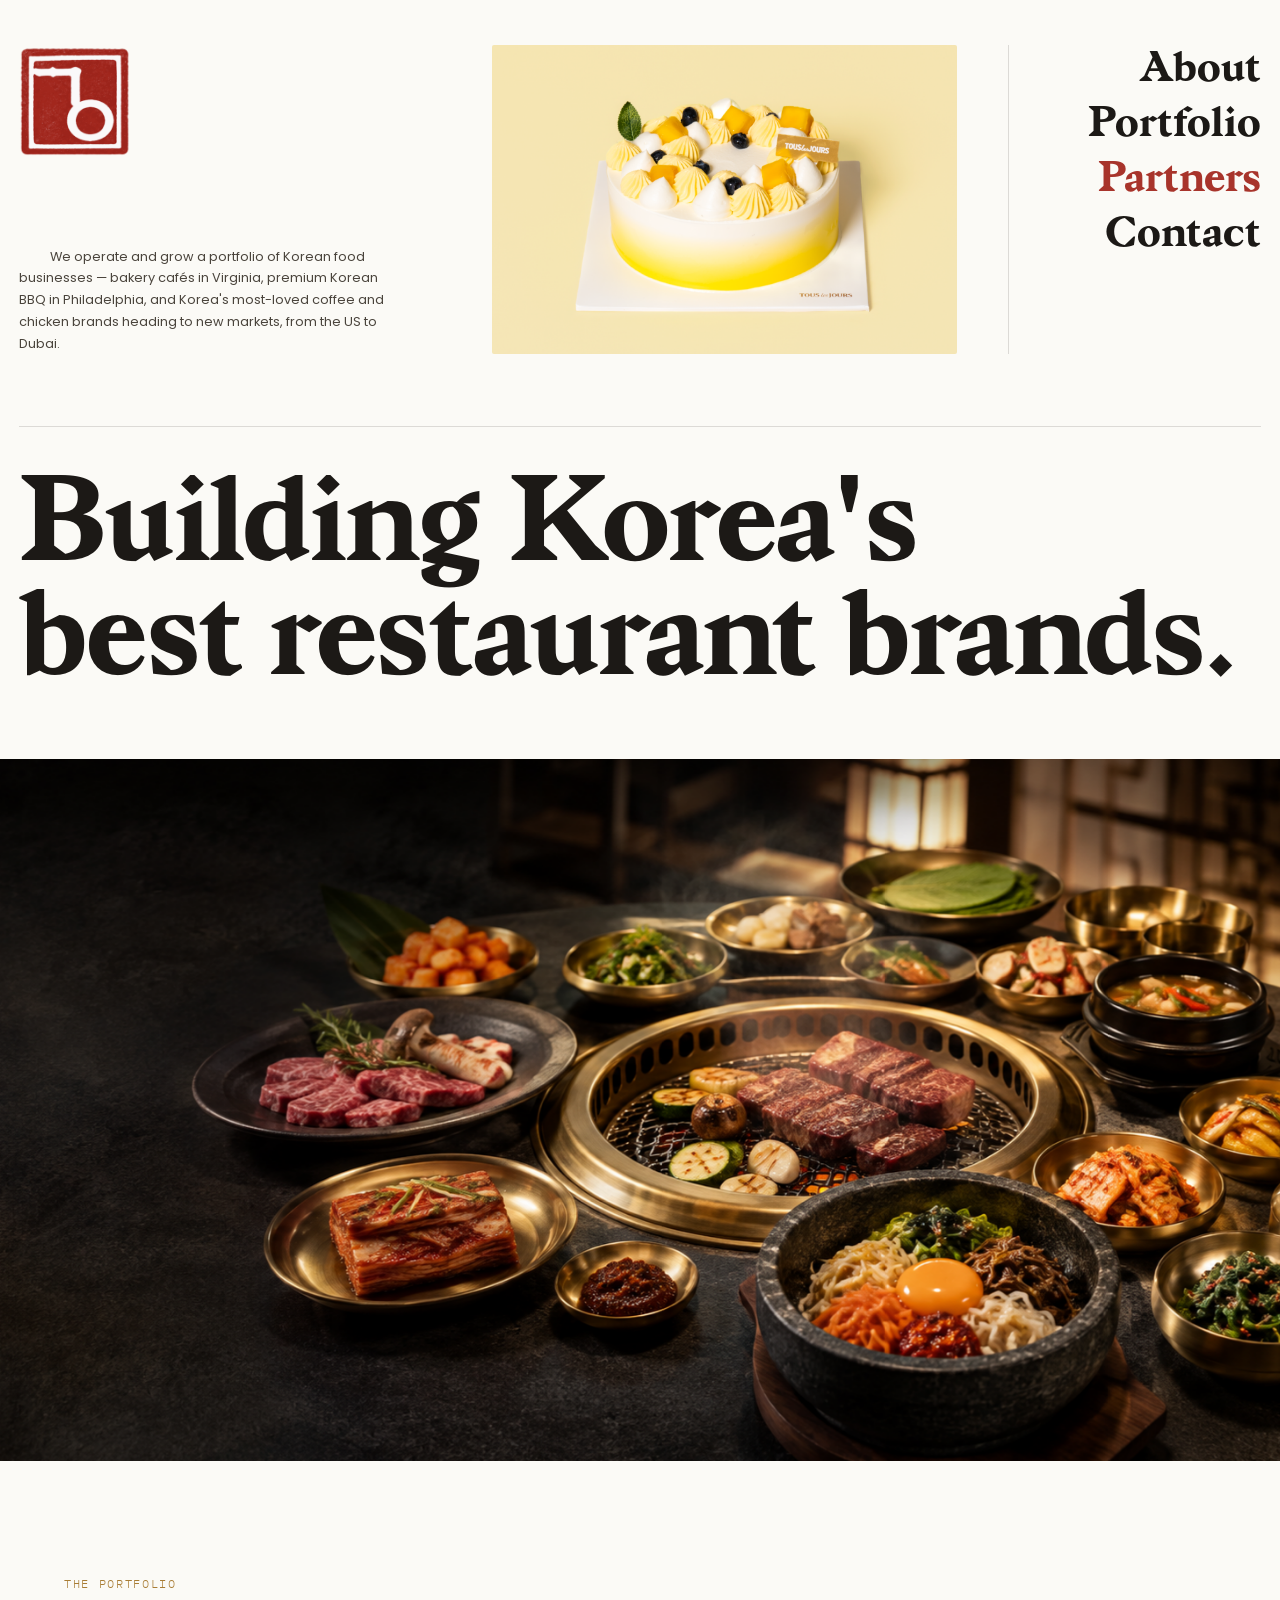
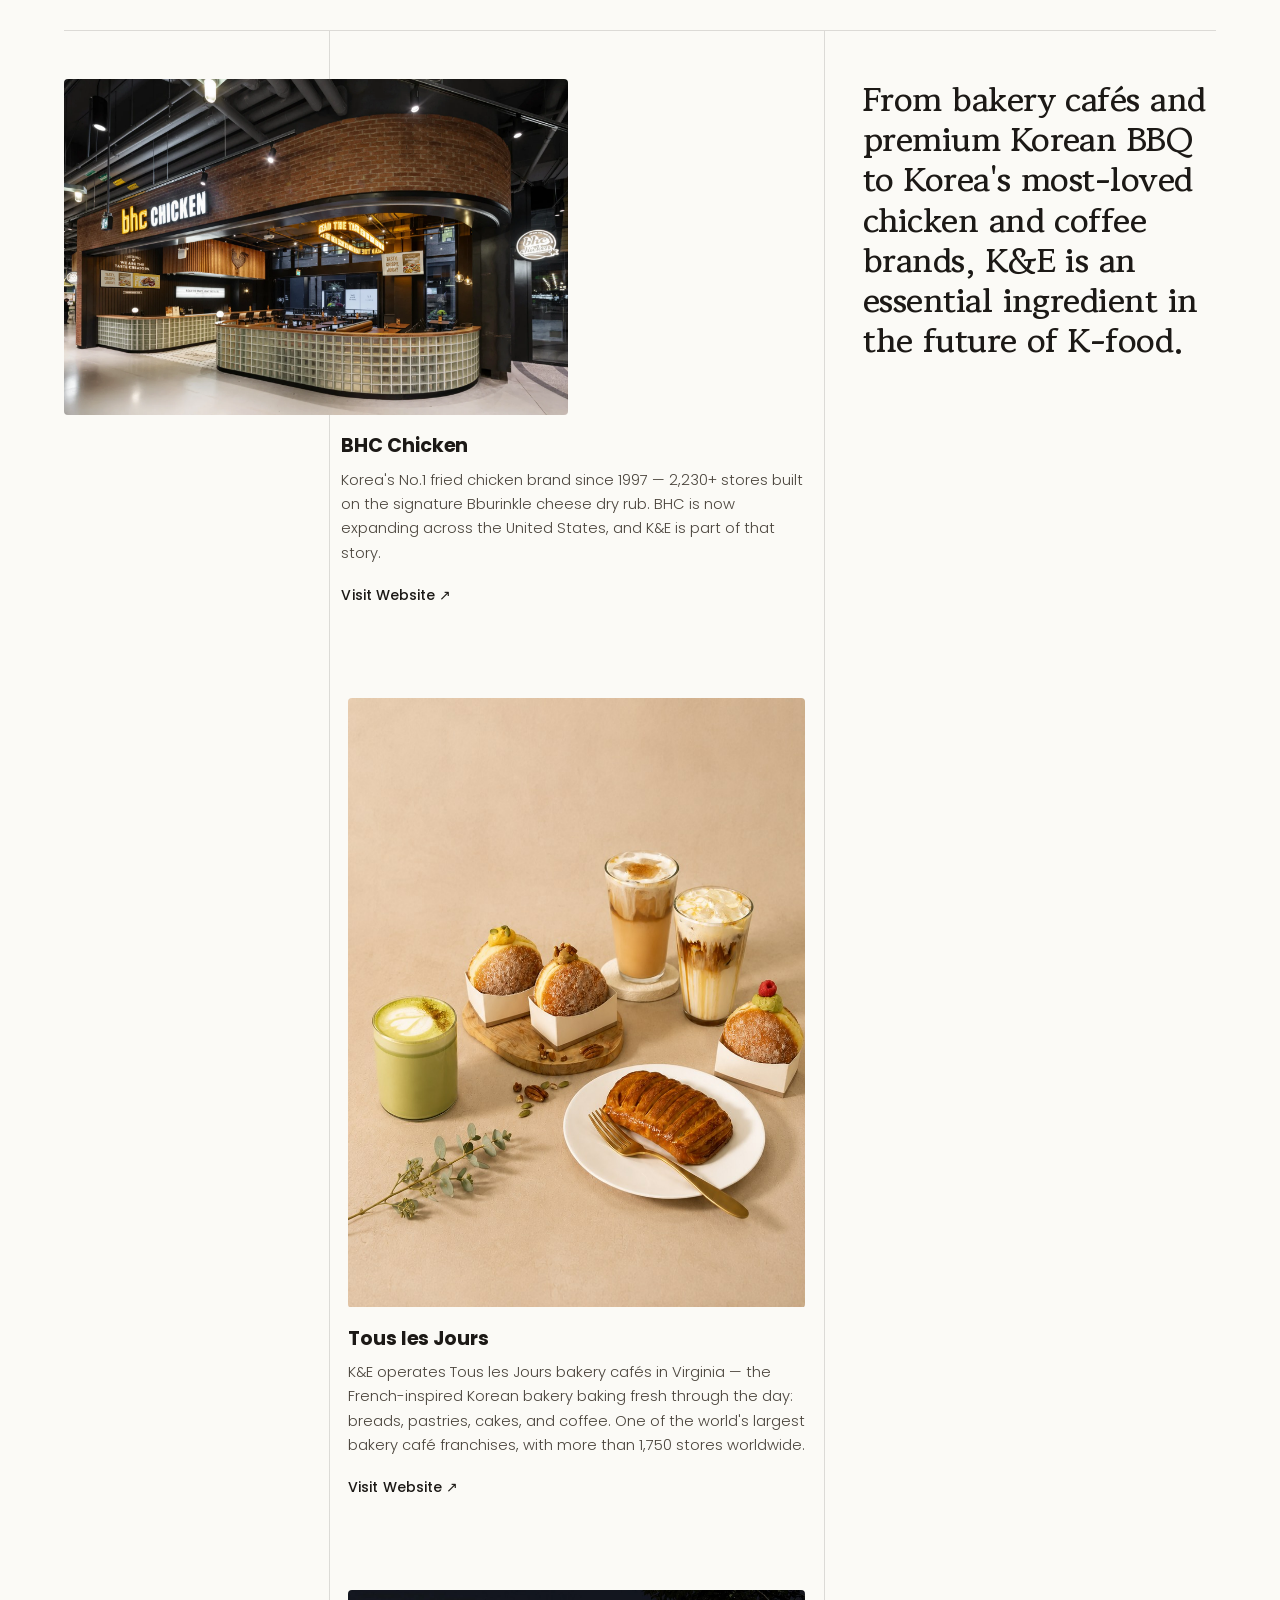
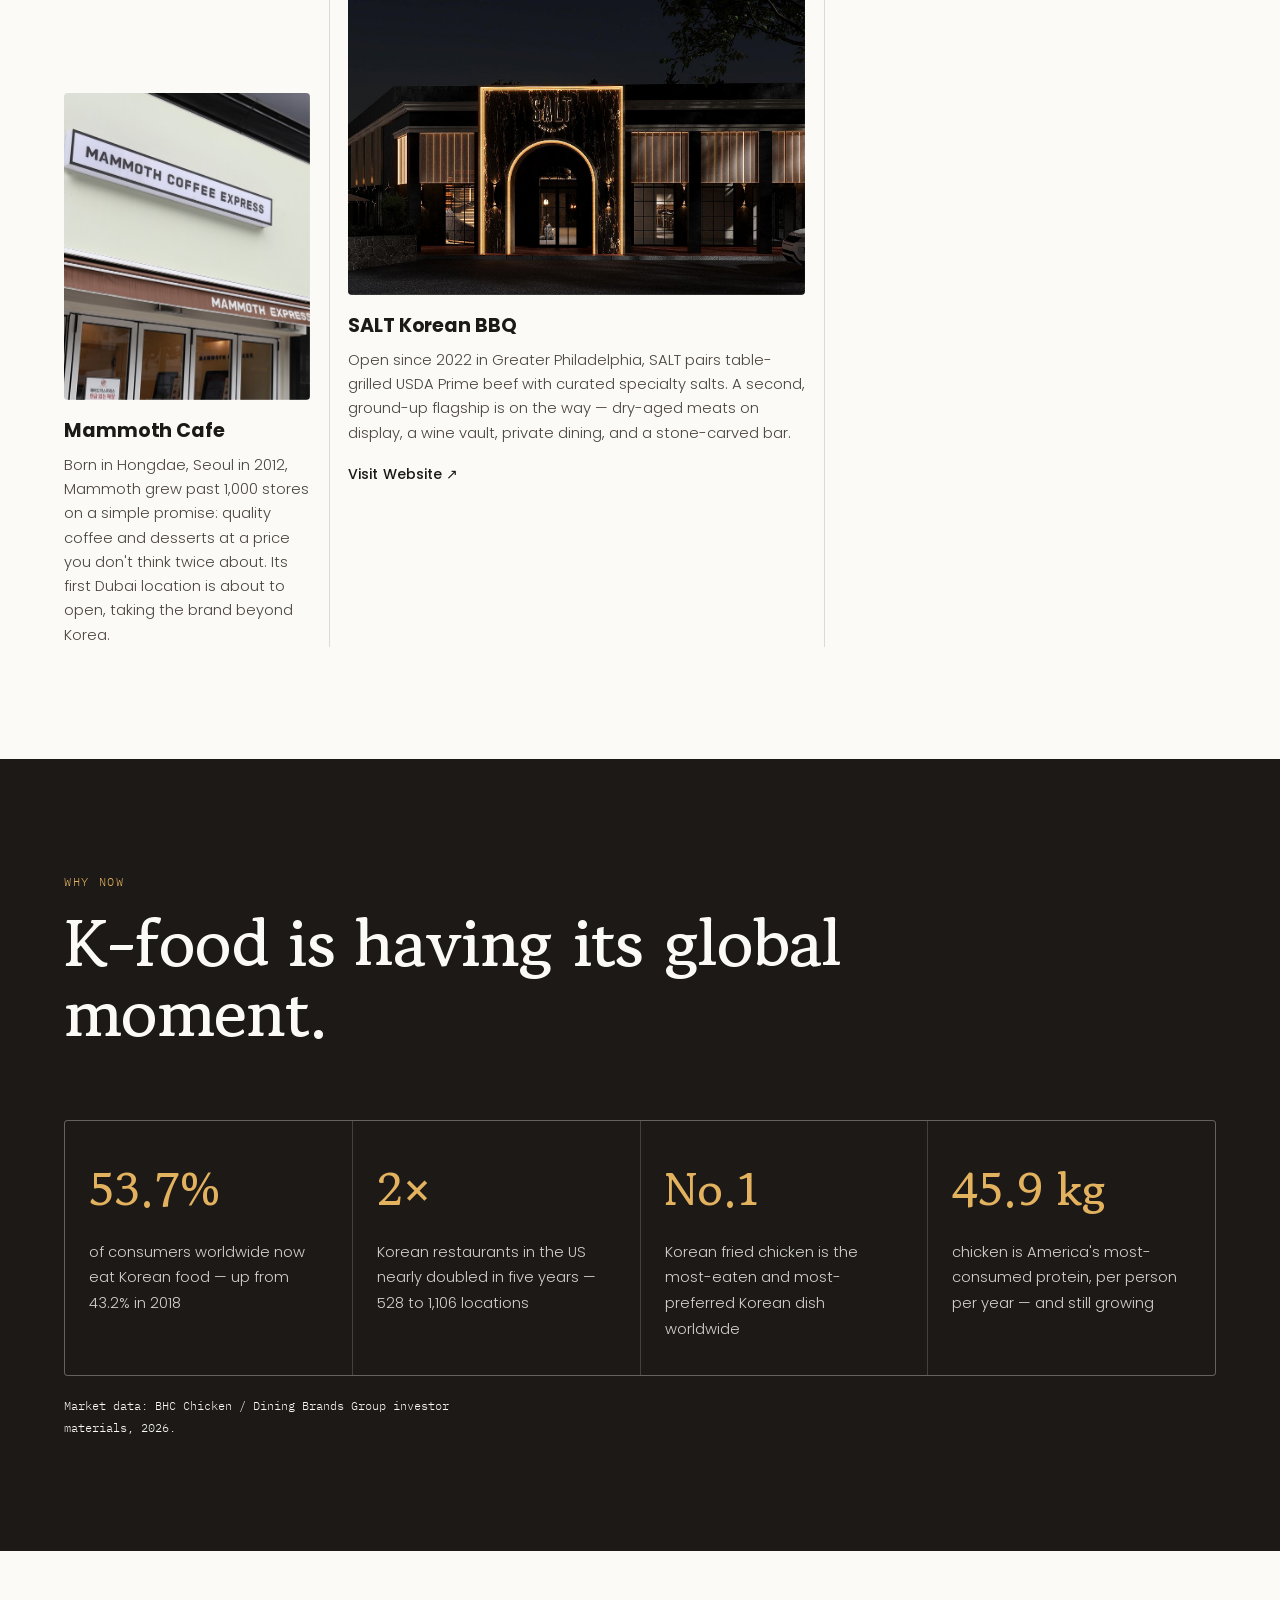
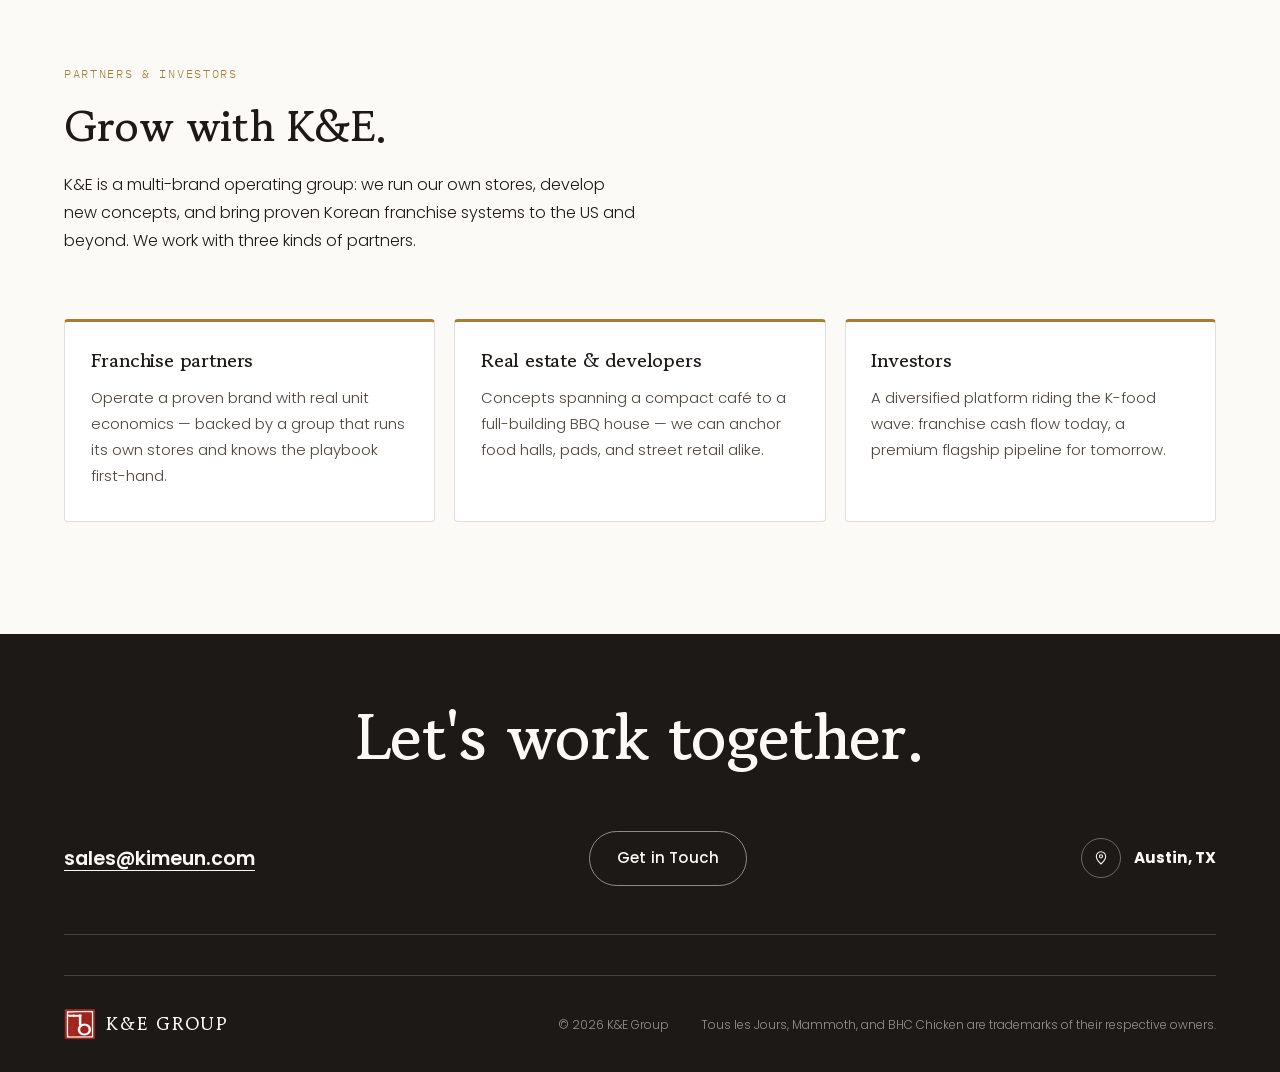
==== commit 8039b5ef: "Update footer, about page, and hero/portfolio imagery - Redesign footer with contact CTA, location, " ====
--- a/index.html
+++ b/index.html
@@ -9,7 +9,7 @@
 <link rel="preconnect" href="https://fonts.gstatic.com" crossorigin>
 <link href="https://fonts.googleapis.com/css2?family=Gowun+Batang:wght@400;700&family=Poppins:wght@300;400;500;600&family=IBM+Plex+Mono:wght@400;500&display=swap" rel="stylesheet">
 <link href="https://api.fontshare.com/v2/css?f[]=satoshi@400,500,700&display=swap" rel="stylesheet">
-<link rel="stylesheet" href="styles.css">
+<link rel="stylesheet" href="styles.css?v=9">
 </head>
 <body>
 
@@ -26,10 +26,10 @@
            carries the alt text; the rest are decorative duplicates of the
            same idea, so they stay out of the accessibility tree. -->
       <figure class="hero__image" id="heroSlides">
-        <img class="is-active" src="assets/bhc-food.jpg" alt="A spread of Korean fried chicken dishes and sides">
-        <img src="assets/tlj-pastries.jpg" alt="" aria-hidden="true" loading="lazy">
-        <img src="assets/hero-salt.jpg" alt="" aria-hidden="true" loading="lazy">
-        <img src="assets/mammoth-store.jpg" alt="" aria-hidden="true" loading="lazy">
+        <img class="is-active" src="assets/bhc-hero.png" alt="A plated dish of BHC's crispy fried chicken with seasoning being sprinkled over it">
+        <img src="assets/tlj-cake.png" alt="" aria-hidden="true" loading="lazy">
+        <img src="assets/salt-hero.png" alt="" aria-hidden="true" loading="lazy">
+        <img src="assets/mammoth-cups.png" alt="" aria-hidden="true" loading="lazy">
       </figure>
       <nav class="hero__nav" id="navLinks" aria-label="Main">
         <a href="about.html"><span class="hero__navlink-inner"><span class="hero__navlink-text">About</span><span class="hero__navlink-text">Story</span></span></a>
@@ -44,7 +44,7 @@
   <!-- ============ SCROLL ZOOM FEATURE ============ -->
   <section class="zoomfx" id="zoomfx">
     <figure class="zoomfx__frame">
-      <img src="assets/bg1.jpg" alt="A platter of BHC Bburinkle fried chicken on a dark rustic table, cheese seasoning falling over it, with garlic and aged cheese alongside">
+      <img src="assets/hero2.png" alt="A Korean BBQ spread: marinated short ribs grilling on a tabletop burner, surrounded by banchan, bibimbap, and kimchi">
     </figure>
   </section>
 
@@ -64,6 +64,7 @@
         <div class="brand__body">
           <h3>BHC Chicken</h3>
           <p>Korea's No.1 fried chicken brand since 1997 — 2,230+ stores built on the signature Bburinkle cheese dry rub. BHC is now expanding across the United States, and K&amp;E is part of that story.</p>
+          <a class="brand__link" href="https://bhcchickenusa.com/" target="_blank" rel="noopener">Visit Website ↗</a>
         </div>
       </article>
 
@@ -163,10 +164,30 @@
 </main>
 
 <footer class="footer">
-  <div class="footer__wordmark" aria-hidden="true">K<span class="amp">&amp;</span>E</div>
-  <div class="footer__meta">
-    <p>© 2026 K&amp;E Group</p>
-    <p>Tous les Jours, Mammoth, and BHC Chicken are trademarks of their respective owners.</p>
+  <h2 class="footer__cta-title">Let's work together.</h2>
+
+  <div class="footer__contact-row">
+    <a class="footer__contact-email" href="mailto:sales@kimeun.com">sales@kimeun.com</a>
+    <a class="btn btn--pill-outline" href="contact.html">Get in Touch</a>
+    <div class="footer__contact-location">
+      <span class="footer__contact-icon" aria-hidden="true">
+        <svg viewBox="0 0 24 24" fill="none" stroke="currentColor" stroke-width="1.6" stroke-linecap="round" stroke-linejoin="round"><path d="M12 21s7-6.2 7-11.5A7 7 0 0 0 5 9.5C5 14.8 12 21 12 21Z"/><circle cx="12" cy="9.5" r="2.4"/></svg>
+      </span>
+      <span class="footer__contact-location-text">Austin, TX</span>
+    </div>
+  </div>
+
+  <div class="footer__divider"></div>
+
+  <div class="footer__bottom">
+    <div class="footer__logo" aria-hidden="true">
+      <img class="footer__logo-mark" src="assets/logo.png" alt="">
+      <span class="footer__logo-text">K&amp;E Group</span>
+    </div>
+    <div class="footer__meta">
+      <p>© 2026 K&amp;E Group</p>
+      <p>Tous les Jours, Mammoth, and BHC Chicken are trademarks of their respective owners.</p>
+    </div>
   </div>
 </footer>
 
--- a/styles.css
+++ b/styles.css
@@ -113,8 +113,11 @@
 .amp { color: var(--brass); }
 
 /* ============ Hero (bold editorial statement) ============ */
+/* The hero deliberately runs to a tighter margin than the rest of the page,
+   so the statement reads near full-bleed. It therefore does NOT use
+   --gutter, and its left edge sits inside the sections below it. */
 .hero {
-  padding: clamp(2rem, 5vh, 3.5rem) var(--gutter) 0;
+  padding: clamp(2rem, 5vh, 3.5rem) clamp(1rem, 1.5vw, 2.5rem) 0;
   background: var(--paper);
   overflow: hidden;
 }
@@ -158,7 +161,8 @@
 .hero__kicker {
   font-family: "Satoshi", var(--font-body), sans-serif;
   font-weight: 400;
-  font-size: 10px;
+  /* ~1% of the viewport, the proportion the reference sets it at. */
+  font-size: clamp(12px, 1vw, 18px);
   line-height: 1.7;
   color: var(--ink-soft);
   max-width: 30em;
@@ -183,7 +187,9 @@
   height: 100%;
   object-fit: cover;
   opacity: 0;
-  transition: opacity 1s ease;
+  /* Kept well under the cycle interval so each frame gets a beat of its own
+     rather than the photo living permanently mid-fade. */
+  transition: opacity 0.55s ease;
 }
 .hero__image img.is-active { opacity: 1; }
 
@@ -237,11 +243,11 @@
 .hero__statement {
   font-family: "HK Kontrast", var(--font-display);
   font-weight: 700;
-  /* Sized so "best restaurant brands." holds one line: it needs ~10.7x the
-     font size in width, and the content column is capped at --maxw, so the
-     ceiling has to stop climbing too or the line would outgrow the column
-     on wide displays. */
-  font-size: clamp(3.2rem, 8.2vw, 9rem);
+  /* Pushed up to near the reference's scale now that the hero runs to a
+     tighter margin. "best restaurant brands." measures 10.65em, so at 8.9vw
+     it lands just inside the hero's own content width and still holds one
+     line. Raising this further re-wraps it. */
+  font-size: clamp(3.2rem, 8.9vw, 11rem);
   line-height: 1;
   letter-spacing: -0.015em;
   max-width: 24em;
@@ -373,6 +379,12 @@
   will-change: transform;
 }
 .brand--mmth .brand__media img { object-position: center 30%; }
+.brand--mmth .brand__media img.brand__logo-fill {
+  object-fit: contain;
+  object-position: center;
+  padding: 12%;
+  background: var(--paper);
+}
 
 .brand__body h3 {
   font-family: "Satoshi", var(--font-body), sans-serif;
@@ -579,25 +591,91 @@
   padding: clamp(2.5rem, 6vw, 4rem) var(--gutter) 2rem;
   overflow: hidden;
 }
-.footer__wordmark {
+
+.footer__cta-title {
+  text-align: center;
+  max-width: none;
+  margin: 0 auto clamp(2rem, 5vw, 3.5rem);
+  font-size: clamp(2.2rem, 6vw, 4rem);
+}
+
+.footer__contact-row {
+  display: flex;
+  align-items: center;
+  justify-content: space-between;
+  gap: 1.5rem 2rem;
+  flex-wrap: wrap;
+  padding-bottom: clamp(2rem, 5vw, 3rem);
+}
+.footer__contact-email {
+  font-weight: 600;
+  font-size: clamp(1rem, 1.6vw, 1.2rem);
+  text-decoration: underline;
+  text-underline-offset: 5px;
+}
+.footer__contact-location {
+  display: flex;
+  align-items: center;
+  gap: 0.8rem;
+}
+.footer__contact-icon {
+  width: 2.5rem;
+  height: 2.5rem;
+  flex-shrink: 0;
+  display: flex;
+  align-items: center;
+  justify-content: center;
+  border: 1px solid rgba(251, 250, 246, 0.35);
+  border-radius: 50%;
+}
+.footer__contact-icon svg { width: 16px; height: 16px; }
+.footer__contact-location-text { font-weight: 700; font-size: 0.95rem; }
+
+.btn--pill-outline {
+  border-radius: 999px;
+  border-color: rgba(251, 250, 246, 0.5);
+  color: var(--paper);
+  background: transparent;
+}
+.btn--pill-outline:hover { background: rgba(251, 250, 246, 0.1); }
+
+.footer__divider {
+  border-top: 1px solid rgba(251, 250, 246, 0.18);
+  margin-bottom: clamp(1.5rem, 4vw, 2.5rem);
+}
+
+.footer__bottom {
+  display: flex;
+  align-items: center;
+  justify-content: space-between;
+  gap: 1rem 2.5rem;
+  flex-wrap: wrap;
+  padding-top: clamp(1.5rem, 3vw, 2rem);
+  border-top: 1px solid rgba(251, 250, 246, 0.18);
+}
+.footer__logo {
+  display: flex;
+  align-items: center;
+  gap: 0.6rem;
+}
+.footer__logo-mark {
+  width: clamp(1.6rem, 2.6vw, 2rem);
+  height: auto;
+  display: block;
+}
+.footer__logo-text {
   font-family: var(--font-display);
   font-weight: 700;
-  font-size: clamp(4.5rem, 15vw, 12rem);
-  line-height: 1.1;
-  letter-spacing: -0.02em;
-  white-space: nowrap;
-  border-bottom: 1px solid rgba(251, 250, 246, 0.18);
-  padding-bottom: clamp(1rem, 3vw, 2rem);
-  margin-bottom: 1.4rem;
-}
-.footer .amp { color: var(--brass-bright); }
+  font-size: clamp(0.95rem, 1.6vw, 1.1rem);
+  letter-spacing: 0.12em;
+  text-transform: uppercase;
+}
 .footer__meta {
   display: flex;
-  justify-content: space-between;
-  gap: 1rem;
+  gap: 0.4rem 2rem;
   flex-wrap: wrap;
 }
-.footer__meta p { font-size: 0.8rem; opacity: 0.6; max-width: none; }
+.footer__meta p { font-size: 0.75rem; opacity: 0.55; max-width: none; }
 
 /* ============ Reveals ============ */
 .reveal {
@@ -821,20 +899,20 @@
   color: rgba(255, 255, 255, 0.92);
 }
 
-.about-founders { padding: clamp(4rem, 9vw, 7rem) var(--gutter); }
-.about-founders .section-head { margin-bottom: clamp(2rem, 5vw, 3.5rem); }
-.about-founders .section-head h2 { max-width: none; }
-
-.founder {
+.about-story { padding: clamp(4rem, 9vw, 7rem) var(--gutter); }
+.about-story .section-head { margin-bottom: clamp(2rem, 5vw, 3.5rem); }
+.about-story .section-head h2 { max-width: none; }
+
+.story-block {
   display: grid;
   grid-template-columns: 1fr 2fr;
   gap: clamp(1.5rem, 4vw, 3rem);
   padding: clamp(2rem, 4vw, 2.75rem) 0;
   border-top: 1px solid var(--hairline);
 }
-.founder:last-child { border-bottom: 1px solid var(--hairline); }
-.founder h3 { font-size: 1.15rem; font-weight: 700; }
-.founder p { max-width: 42em; color: var(--ink-soft); font-size: 0.98rem; line-height: 1.7; }
+.story-block:last-child { border-bottom: 1px solid var(--hairline); }
+.story-block h3 { font-size: 1.15rem; font-weight: 700; }
+.story-block p { max-width: 42em; color: var(--ink-soft); font-size: 0.98rem; line-height: 1.7; }
 
 .about-insights { padding: clamp(4rem, 9vw, 7rem) var(--gutter) clamp(5rem, 10vw, 8rem); }
 .about-insights .section-head { margin-bottom: clamp(2rem, 5vw, 3.5rem); }
@@ -877,7 +955,7 @@
      matches at the same specificity, so it wins and the About hero would
      otherwise stay two-column on phones — squeezing the nav to ~108px. */
   .about-intro-row { grid-template-columns: 1fr; }
-  .founder { grid-template-columns: 1fr; }
+  .story-block { grid-template-columns: 1fr; }
   .insight { grid-template-columns: 1fr; gap: 0.75rem; }
   .insight__thumb { width: 100px; justify-self: start; order: -1; }
 }
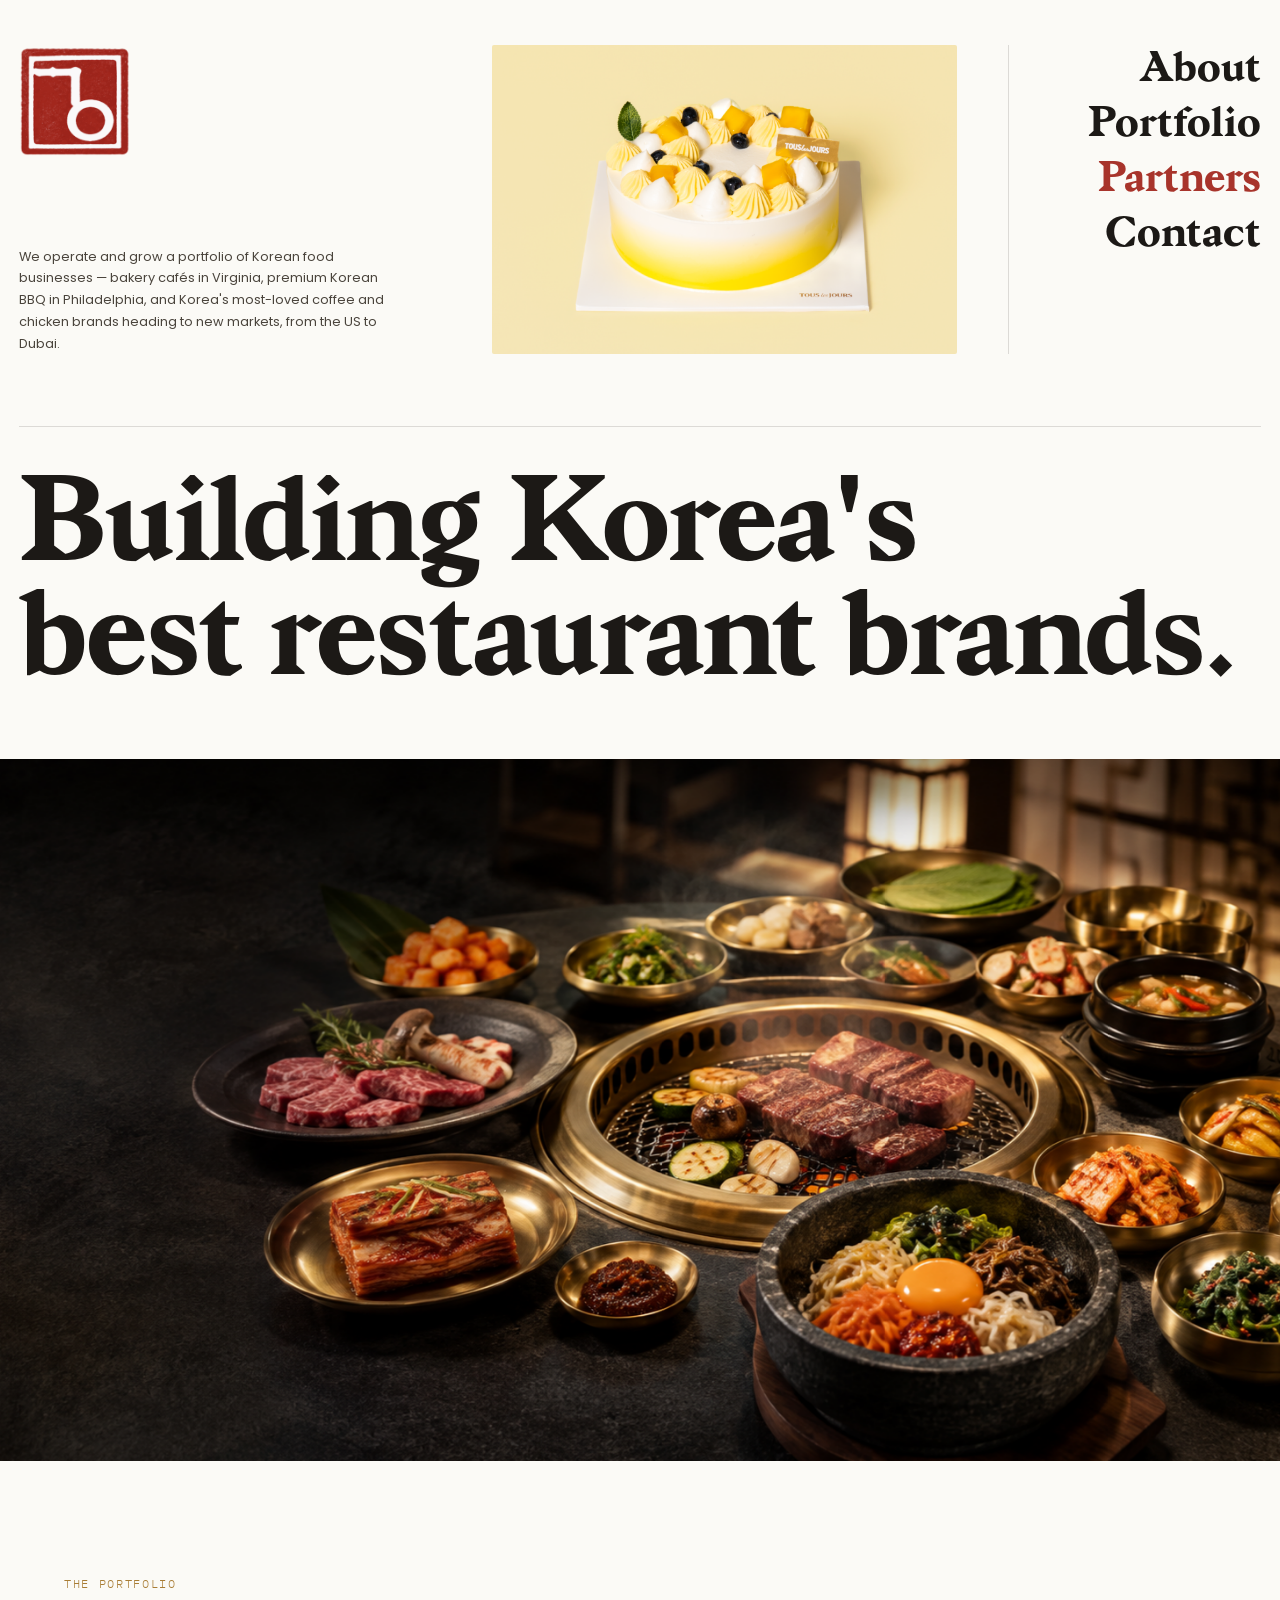
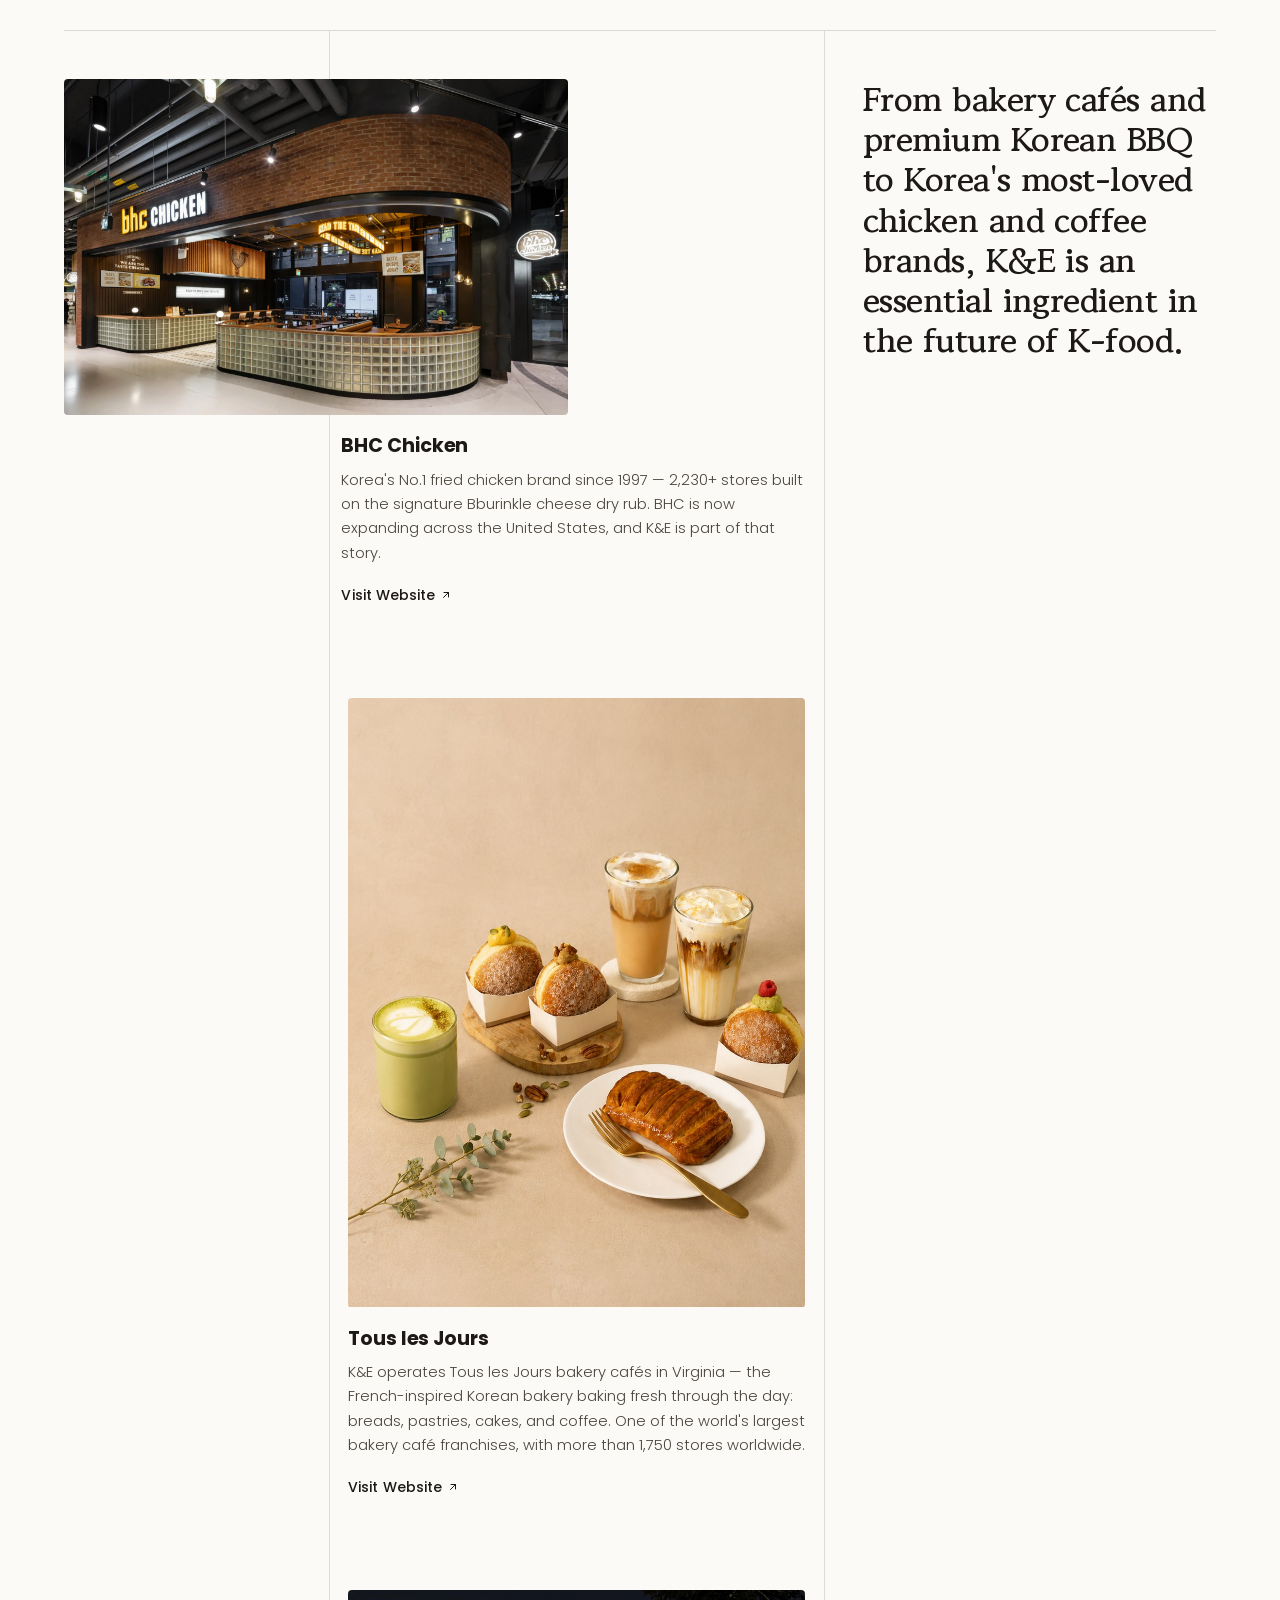
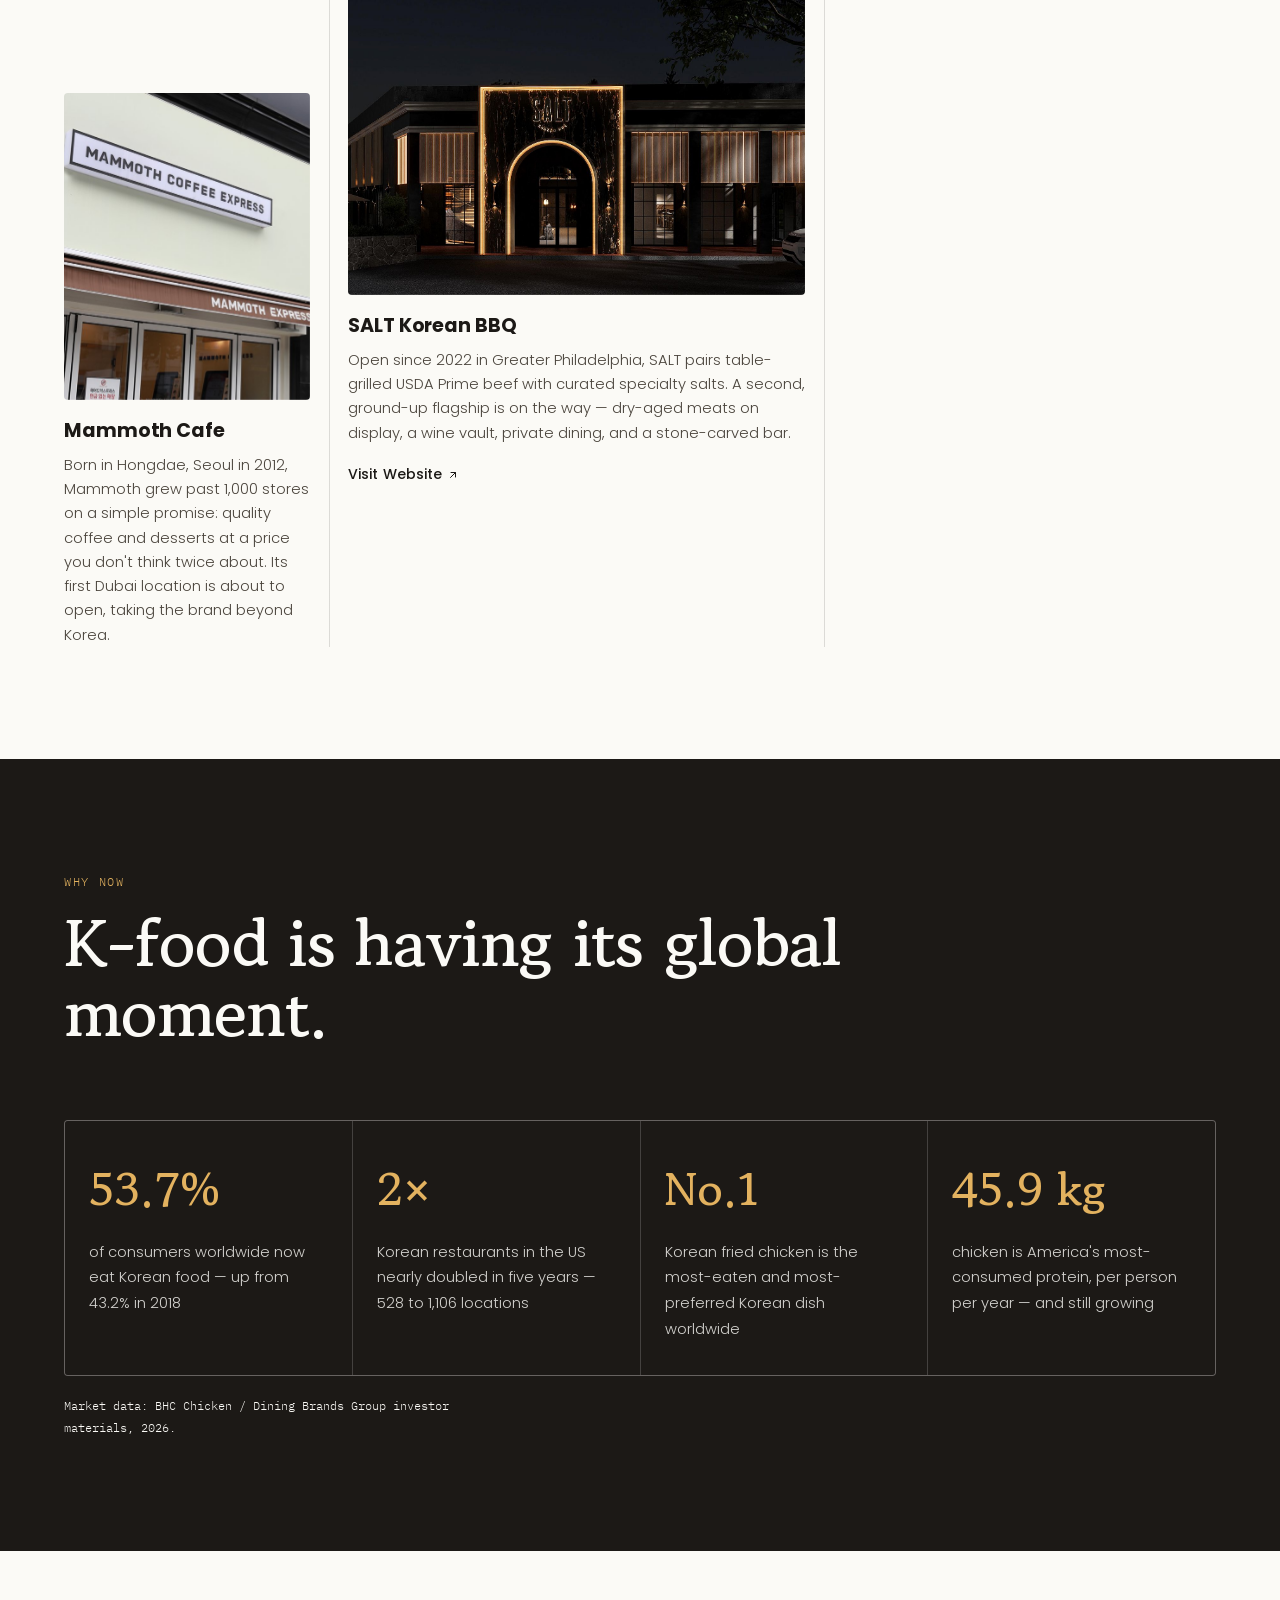
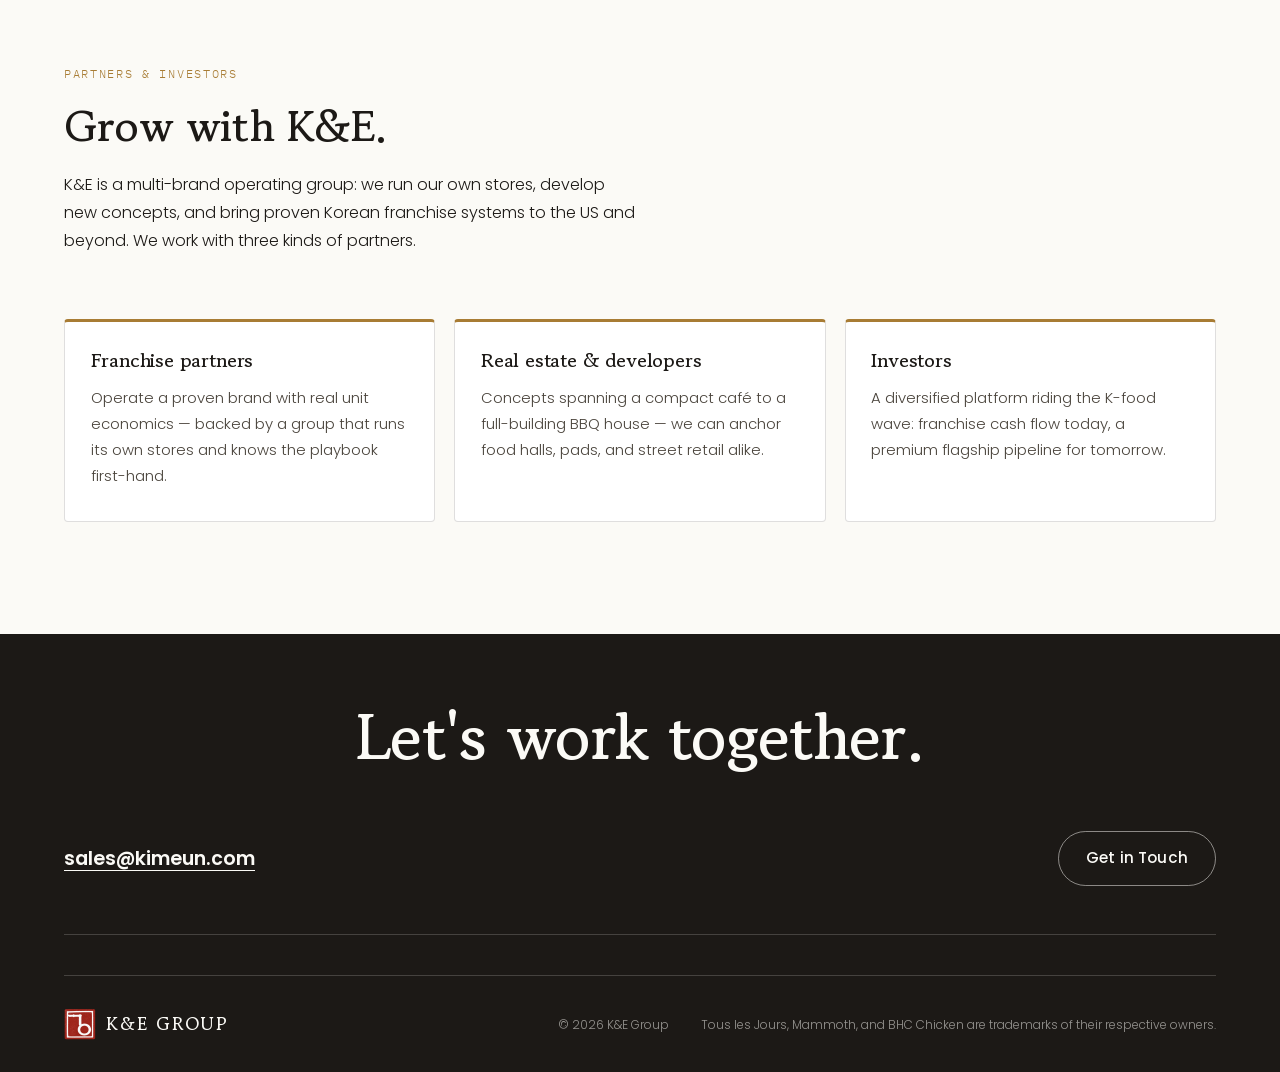
==== commit 190852f8: "Drop the footer location and swap the arrow glyph for an icon The "Austin, TX" line in the footer co" ====
--- a/index.html
+++ b/index.html
@@ -9,7 +9,7 @@
 <link rel="preconnect" href="https://fonts.gstatic.com" crossorigin>
 <link href="https://fonts.googleapis.com/css2?family=Gowun+Batang:wght@400;700&family=Poppins:wght@300;400;500;600&family=IBM+Plex+Mono:wght@400;500&display=swap" rel="stylesheet">
 <link href="https://api.fontshare.com/v2/css?f[]=satoshi@400,500,700&display=swap" rel="stylesheet">
-<link rel="stylesheet" href="styles.css?v=9">
+<link rel="stylesheet" href="styles.css?v=17">
 </head>
 <body>
 
@@ -64,7 +64,7 @@
         <div class="brand__body">
           <h3>BHC Chicken</h3>
           <p>Korea's No.1 fried chicken brand since 1997 — 2,230+ stores built on the signature Bburinkle cheese dry rub. BHC is now expanding across the United States, and K&amp;E is part of that story.</p>
-          <a class="brand__link" href="https://bhcchickenusa.com/" target="_blank" rel="noopener">Visit Website ↗</a>
+          <a class="brand__link" href="https://bhcchickenusa.com/" target="_blank" rel="noopener">Visit Website<svg class="brand__link-icon" viewBox="0 0 24 24" fill="none" stroke="currentColor" stroke-width="2" stroke-linecap="round" stroke-linejoin="round" aria-hidden="true"><path d="M7 17 17 7"/><path d="M8 7h9v9"/></svg></a>
         </div>
       </article>
 
@@ -76,7 +76,7 @@
         <div class="brand__body">
           <h3>Tous les Jours</h3>
           <p>K&amp;E operates Tous les Jours bakery cafés in Virginia — the French-inspired Korean bakery baking fresh through the day: breads, pastries, cakes, and coffee. One of the world's largest bakery café franchises, with more than 1,750 stores worldwide.</p>
-          <a class="brand__link" href="https://tljus.com/" target="_blank" rel="noopener">Visit Website ↗</a>
+          <a class="brand__link" href="https://tljus.com/" target="_blank" rel="noopener">Visit Website<svg class="brand__link-icon" viewBox="0 0 24 24" fill="none" stroke="currentColor" stroke-width="2" stroke-linecap="round" stroke-linejoin="round" aria-hidden="true"><path d="M7 17 17 7"/><path d="M8 7h9v9"/></svg></a>
         </div>
       </article>
 
@@ -88,7 +88,7 @@
         <div class="brand__body">
           <h3>SALT Korean BBQ</h3>
           <p>Open since 2022 in Greater Philadelphia, SALT pairs table-grilled USDA Prime beef with curated specialty salts. A second, ground-up flagship is on the way — dry-aged meats on display, a wine vault, private dining, and a stone-carved bar.</p>
-          <a class="brand__link" href="https://saltkoreanbbq.com/" target="_blank" rel="noopener">Visit Website ↗</a>
+          <a class="brand__link" href="https://saltkoreanbbq.com/" target="_blank" rel="noopener">Visit Website<svg class="brand__link-icon" viewBox="0 0 24 24" fill="none" stroke="currentColor" stroke-width="2" stroke-linecap="round" stroke-linejoin="round" aria-hidden="true"><path d="M7 17 17 7"/><path d="M8 7h9v9"/></svg></a>
         </div>
       </article>
 
@@ -169,12 +169,6 @@
   <div class="footer__contact-row">
     <a class="footer__contact-email" href="mailto:sales@kimeun.com">sales@kimeun.com</a>
     <a class="btn btn--pill-outline" href="contact.html">Get in Touch</a>
-    <div class="footer__contact-location">
-      <span class="footer__contact-icon" aria-hidden="true">
-        <svg viewBox="0 0 24 24" fill="none" stroke="currentColor" stroke-width="1.6" stroke-linecap="round" stroke-linejoin="round"><path d="M12 21s7-6.2 7-11.5A7 7 0 0 0 5 9.5C5 14.8 12 21 12 21Z"/><circle cx="12" cy="9.5" r="2.4"/></svg>
-      </span>
-      <span class="footer__contact-location-text">Austin, TX</span>
-    </div>
   </div>
 
   <div class="footer__divider"></div>
@@ -217,6 +211,6 @@
   <a class="nav-overlay__email" href="mailto:sales@kimeun.com">sales@kimeun.com</a>
 </div>
 
-<script src="script.js"></script>
+<script src="script.js?v=2"></script>
 </body>
 </html>
--- a/styles.css
+++ b/styles.css
@@ -166,7 +166,6 @@
   line-height: 1.7;
   color: var(--ink-soft);
   max-width: 30em;
-  text-indent: 2.4em;
 }
 /* Slideshow frames stack on top of each other, so the figure itself has to
    carry the size: absolutely positioned children contribute no height. 3:2
@@ -176,9 +175,19 @@
    the paragraph beside it sits on. */
 .hero__image {
   position: relative;
-  aspect-ratio: 3 / 2;
+  width: 100%;
   overflow: hidden;
   border-radius: 2px;
+}
+/* aspect-ratio on a grid item whose only content is absolutely-positioned
+   images is unreliable on some iOS Safari versions — the row can collapse
+   to zero height there even though it works everywhere this was tested.
+   The padding-top trick sizes off simple block layout instead, which every
+   browser gets right. 66.66% = 2/3, i.e. a 3:2 box. */
+.hero__image::before {
+  content: "";
+  display: block;
+  padding-top: 66.666%;
 }
 .hero__image img {
   position: absolute;
@@ -417,6 +426,11 @@
 .brand__link:hover {
   color: var(--brass);
   border-color: currentColor;
+}
+.brand__link-icon {
+  width: 12px;
+  height: 12px;
+  flex-shrink: 0;
 }
 
 /* Below the three-column threshold the statement unpins and leads the
@@ -690,6 +704,12 @@
   overflow: hidden;
   vertical-align: bottom;
   text-indent: 0;
+  /* The mask clips to a tight line-height:1 box, which cuts off descenders
+     (g, y, p) on tall display type. Padding it out a little and pulling the
+     next line back up with a matching negative margin keeps the descender
+     visible without changing the visual line spacing. */
+  padding-bottom: 0.12em;
+  margin-bottom: -0.12em;
 }
 .rt-word {
   display: inline-block;
@@ -717,34 +737,20 @@
   .momentum__grid { grid-template-columns: 1fr 1fr; }
   .partners__grid { grid-template-columns: 1fr; }
   .hero__mark { margin-bottom: 1.5rem; }
-  .hero__nav {
-    flex-direction: row;
-    flex-wrap: wrap;
-    align-items: center;
-    height: auto;
-    border-left: none;
-    border-top: 1px solid var(--hairline);
-    padding-left: 0;
-    padding-top: 1.25rem;
-    gap: 0.4em 1.4em;
-  }
-  .hero__nav a { font-size: 1.15rem; }
+  /* The inline link row doesn't fit well once the hero collapses to one
+     column — hand navigation off to the fixed hamburger instead. Forcing
+     it visible here happens later in the file, after the base .nav-mini
+     rule, so it isn't lost to source-order at equal specificity. */
+  .hero__nav { display: none; }
 }
 
 @media (max-width: 640px) {
   .momentum__grid { grid-template-columns: 1fr; }
-}
-
-/* On phones the four hero links no longer fit one row, and wrapping leaves a
-   ragged 3 + 1. A fixed two-up grid reads as deliberate instead. */
-@media (max-width: 600px) {
-  .hero__nav {
-    display: grid;
-    grid-template-columns: 1fr 1fr;
-    justify-items: start;
-    gap: 0.75rem 1rem;
-  }
-  .hero__navlink-text { text-align: left; }
+  /* Below ~576px, 8.9vw drops under the 3.2rem floor and the clamp stops
+     shrinking — each <br>-separated line then wraps a second time on its
+     own. Scaling purely off vw here keeps "best restaurant brands." (the
+     longer of the two lines) to one line down to small phone widths. */
+  .hero__statement { font-size: 8vw; }
 }
 
 /* ============ Compact nav — appears once scrolled past the hero ============ */
@@ -766,6 +772,12 @@
   opacity: 1;
   transform: none;
   pointer-events: auto;
+}
+/* On phones the hero's inline nav links are hidden (see the 900px block
+   above), so the hamburger has to stand in immediately rather than waiting
+   to fade in past the hero. */
+@media (max-width: 900px) {
+  .nav-mini { opacity: 1; transform: none; pointer-events: auto; }
 }
 .nav-mini__mark {
   display: block;
@@ -793,6 +805,12 @@
   height: 2px;
   background: var(--ink);
 }
+/* The hero's own large logo is already on screen on phones, so the small
+   mark next to the hamburger would just duplicate it — hide it there and
+   let the hamburger stand alone. */
+@media (max-width: 900px) {
+  .nav-mini__mark { display: none; }
+}
 
 /* ============ Full-screen nav overlay ============ */
 .nav-overlay {
